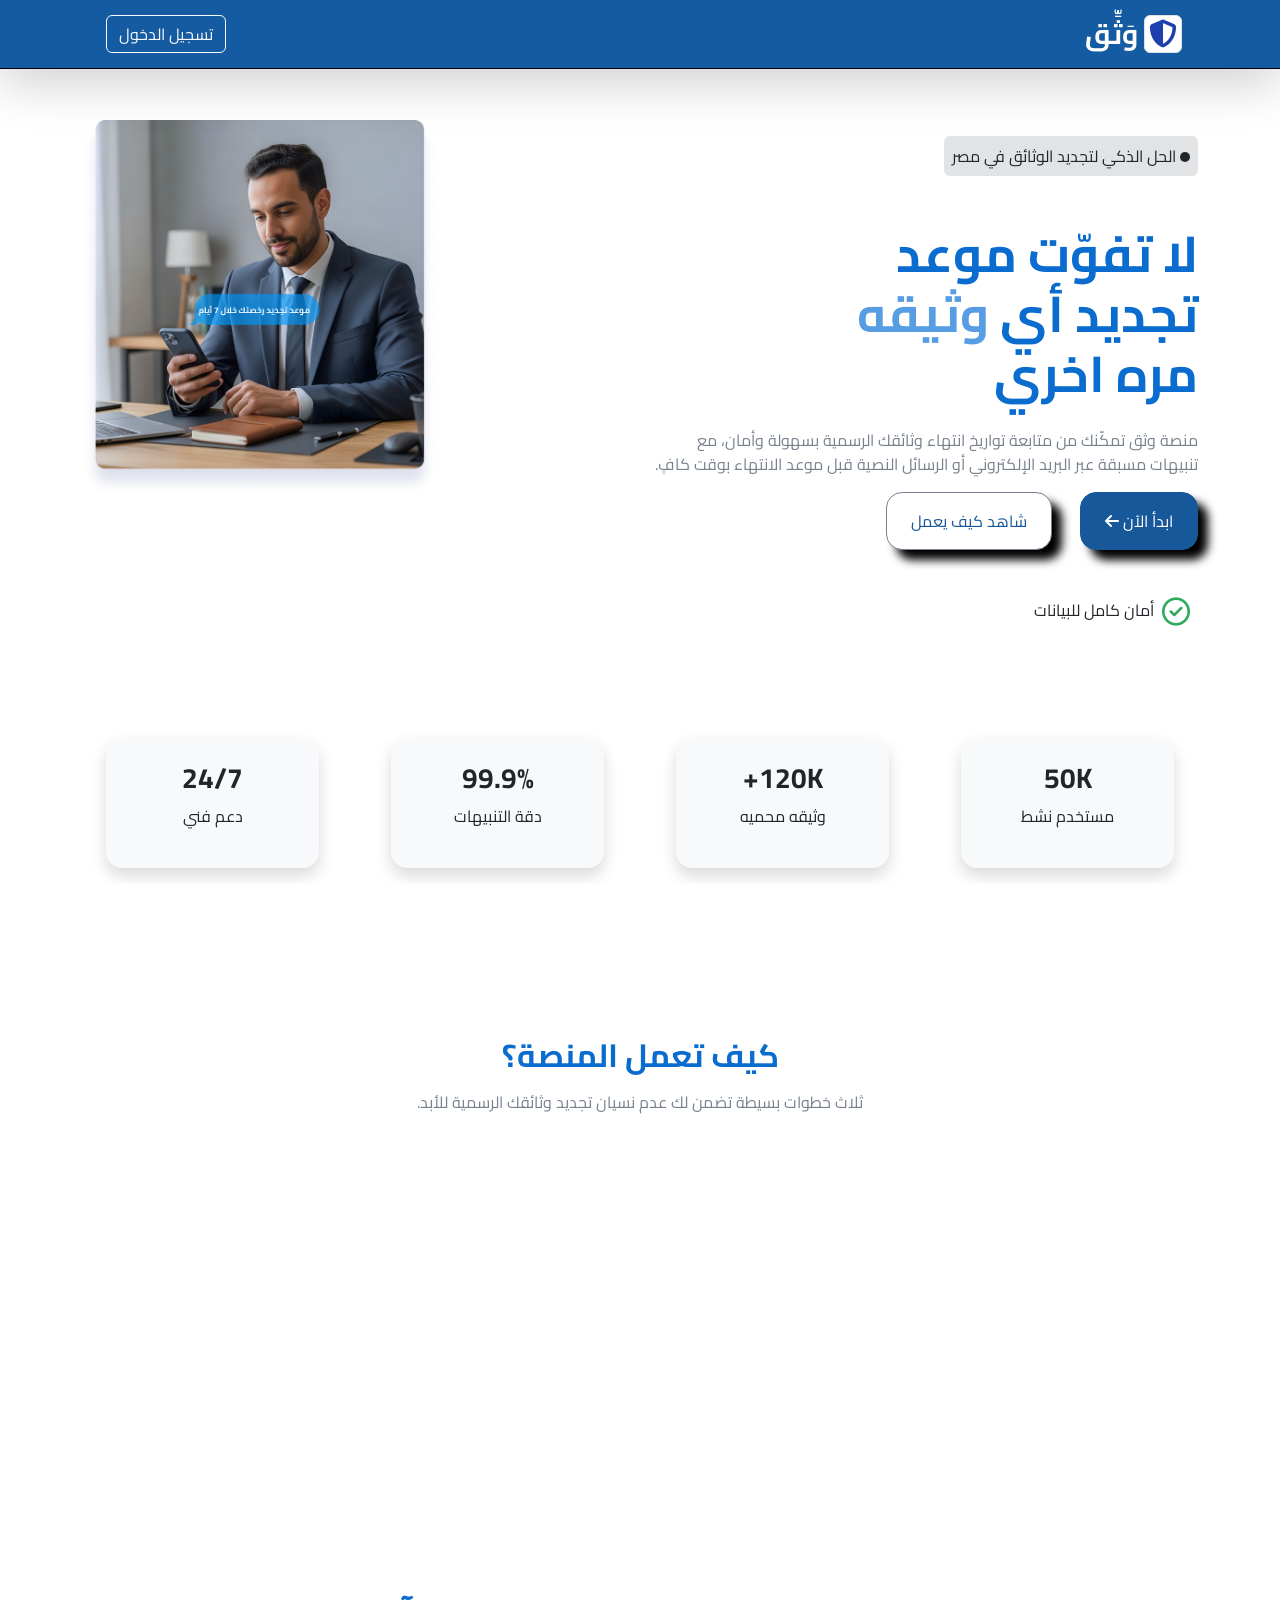
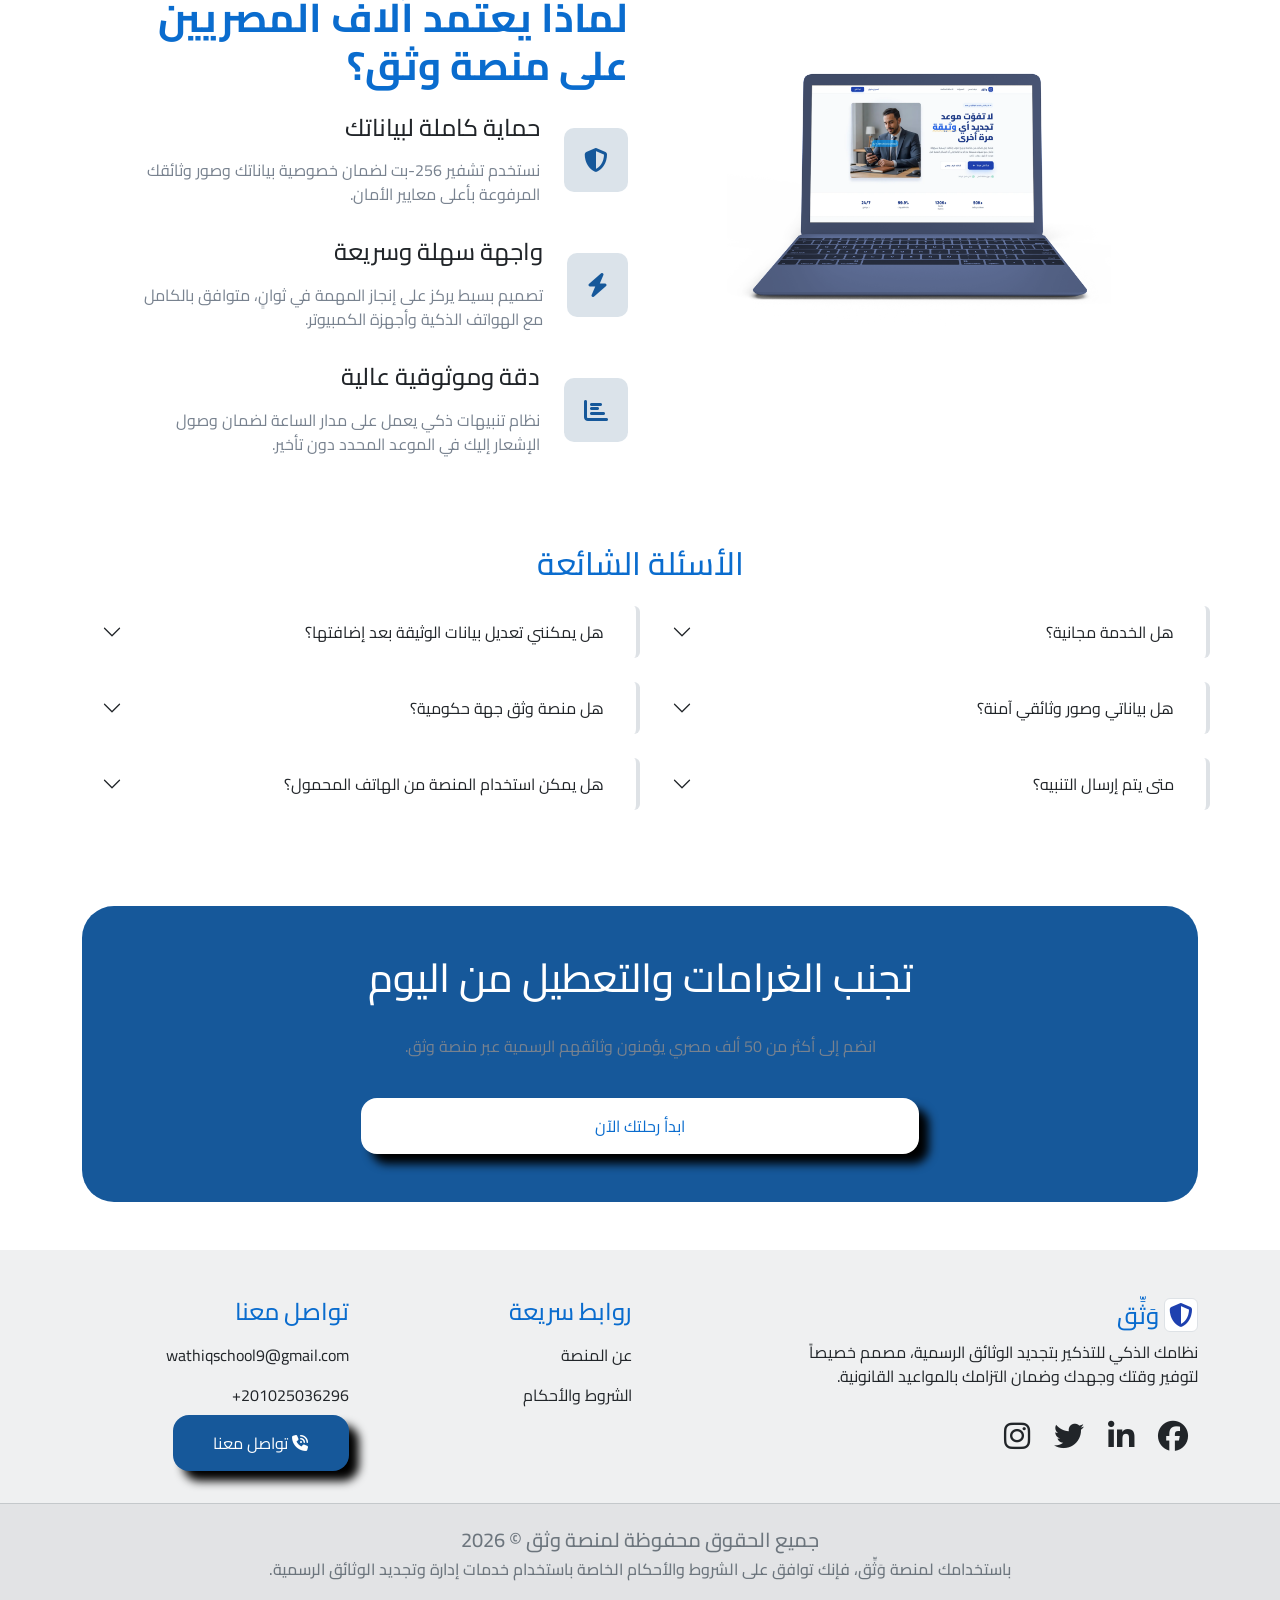
==== index.html @ 28fac04a "Initial commit of Graduation-FRONT" ====
<!doctype html>
<html lang="ar" dir="rtl">
  <head>
    <!-- <script src="./js/gardApp.js"></script> -->
    <meta charset="UTF-8" />
    <meta name="viewport" content="width=device-width, initial-scale=1.0" />
    <meta
      name="description"
      content="موقع وثّق يوفر خدمة تجديد الوثائق الرسمية وتراخيص العمل بسهولة وأمان أونلاين داخل مصر بدون مجهود أو طوابير. قدّم طلبك الآن في دقائق."
    />
    <meta
      name="keywords"
      content="تجديد الوثائق, تجديد بطاقة الرقم القومي, تجديد جواز السفر, تجديد رخصة, تراخيص العمل, خدمات حكومية اونلاين, مصر, وثق"
    />
    <meta name="robots" content="index, follow" />
    <meta name="author" content="وثّق" />
    <!-- Open Graph للسوشيال -->
    <meta
      property="og:title"
      content="وثّق | تجديد الوثائق الرسمية وتراخيص العمل في مصر"
    />
    <meta
      property="og:description"
      content="جدّد وثائقك الرسمية وتراخيص العمل بسهولة وأمان أونلاين بدون طوابير."
    />
    <meta property="og:type" content="website" />
    <meta
      property="og:url"
      content="https://wathq-eng-abdo-ayman.vercel.app/"
    />
    <meta property="og:image" content="images/logo/main-Logo-Live.png" />
    <title>وَثِّق / الصفحه الرئيسيه</title>
    <link
      rel="shortcut icon"
      href="images/logo/main-logo.png"
      type="image/x-icon"
    />
    <!-- font cairo -->
    <link rel="preconnect" href="https://fonts.googleapis.com" />
    <link rel="preconnect" href="https://fonts.gstatic.com" crossorigin />
    <link
      href="https://fonts.googleapis.com/css2?family=Cairo:wght@200..1000&display=swap"
      rel="stylesheet"
    />
    <!-- bootstrab -->
    <link rel="stylesheet" href="css/bootstrap.min.css" />
    <!-- fontawesome -->
    <link rel="stylesheet" href="css/all.min.css" />
    <!-- animation -->
    <link href="https://unpkg.com/aos@2.3.4/dist/aos.css" rel="stylesheet" />
    <link rel="stylesheet" href="css/mainStyle.css" />
    <link rel="stylesheet" href="css/mmode.css" />
    <!-- chatboot -->
    <link
      href="https://fonts.googleapis.com/css2?family=Cairo:wght@400;500;600;700;800&display=swap"
      rel="stylesheet"
    />
    <style>
      * {
        box-sizing: border-box;
        margin: 0;
        padding: 0;
      }

      #app {
        width: 50%;
        max-width: 50%;
        height: 75vh;
        max-height: 780px;
        display: flex;
        flex-direction: column;
        border-radius: 24px;
        overflow: hidden;
        box-shadow: 0 25px 60px rgba(0, 0, 0, 0.12);
        border: 1px solid rgba(255, 255, 255, 0.8);
      }
      /* ── Header ── */
      #header {
        background: linear-gradient(135deg, #1e3a8a, #2563eb);
        padding: 18px 22px;
        display: flex;
        align-items: center;
        gap: 14px;
        flex-shrink: 0;
      }
      #bot-avatar {
        width: 50px;
        height: 50px;
        border-radius: 50%;
        background: rgba(255, 255, 255, 0.2);
        display: flex;
        align-items: center;
        justify-content: center;
        font-size: 24px;
        flex-shrink: 0;
        border: 2px solid rgba(255, 255, 255, 0.3);
      }
      #header-name {
        color: #fff;
        font-weight: 800;
        font-size: 19px;
      }
      #header-status {
        color: rgba(255, 255, 255, 0.85);
        font-size: 12px;
        display: flex;
        align-items: center;
        gap: 6px;
        margin-top: 3px;
      }
      .online-dot {
        width: 8px;
        height: 8px;
        border-radius: 50%;
        background: #4ade80;
        box-shadow: 0 0 6px #4ade80;
      }
      #header-badge {
        background: rgba(255, 255, 255, 0.15);
        color: rgba(255, 255, 255, 0.95);
        font-size: 12px;
        font-weight: 700;
        padding: 5px 12px;
        border-radius: 10px;
        border: 1px solid rgba(255, 255, 255, 0.25);
        margin-right: auto;
      }
      /* ── Messages ── */
      #messages {
        flex: 1;
        overflow-y: auto;
        padding: 18px 18px 10px;
        background: #f8fafc;
        display: flex;
        flex-direction: column;
        gap: 12px;
      }
      #messages::-webkit-scrollbar {
        width: 5px;
      }
      #messages::-webkit-scrollbar-thumb {
        background: #cbd5e1;
        border-radius: 10px;
      }
      .msg-wrap {
        display: flex;
        align-items: flex-end;
        gap: 8px;
        animation: fadeIn 0.25s ease-out;
      }
      .msg-wrap.user {
        flex-direction: row-reverse;
      }
      .avatar {
        width: 32px;
        height: 32px;
        border-radius: 50%;
        display: flex;
        align-items: center;
        justify-content: center;
        font-size: 15px;
        flex-shrink: 0;
      }
      .bot-av {
        background: linear-gradient(135deg, #1e40af, #3b82f6);
      }
      .user-av {
        background: linear-gradient(135deg, #0f172a, #334155);
      }
      .bubble {
        max-width: 78%;
        padding: 11px 15px;
        font-size: 14px;
        line-height: 1.75;
        border-radius: 16px;
        direction: rtl;
        text-align: right;
        white-space: pre-wrap;
        word-break: break-word;
        font-family: "Cairo", sans-serif;
      }
      .bubble.bot {
        background: #fff;
        color: #1e293b;
        border: 1px solid #e2e8f0;
        border-radius: 4px 16px 16px 16px;
        box-shadow: 0 2px 8px rgba(0, 0, 0, 0.06);
      }
      .bubble.user {
        background: linear-gradient(135deg, #1d4ed8, #2563eb);
        color: #fff;
        border-radius: 16px 4px 16px 16px;
      }
      .bubble.error {
        background: #fef2f2;
        color: #dc2626;
        border: 1px solid #fecaca;
        border-radius: 4px 16px 16px 16px;
      }
      /* ── Typing ── */
      #typing-row {
        display: none;
        align-items: flex-end;
        gap: 8px;
      }
      #typing-bubble {
        background: #fff;
        border: 1px solid #e2e8f0;
        border-radius: 4px 16px 16px 16px;
        padding: 12px 16px;
        display: flex;
        gap: 5px;
        align-items: center;
        box-shadow: 0 2px 8px rgba(0, 0, 0, 0.06);
      }
      .dot-t {
        width: 7px;
        height: 7px;
        border-radius: 50%;
        background: #2563eb;
        animation: bounce 1.2s ease-in-out infinite;
      }
      .dot-t:nth-child(2) {
        animation-delay: 0.2s;
      }
      .dot-t:nth-child(3) {
        animation-delay: 0.4s;
      }
      @keyframes bounce {
        0%,
        80%,
        100% {
          transform: translateY(0);
        }
        40% {
          transform: translateY(-7px);
        }
      }
      @keyframes fadeIn {
        from {
          opacity: 0;
          transform: translateY(8px);
        }
        to {
          opacity: 1;
          transform: translateY(0);
        }
      }
      /* ── Quick actions ── */
      #quick {
        background: #fff;
        border-top: 1px solid #e2e8f0;
        padding: 10px 14px 0;
        flex-shrink: 0;
      }
      #quick-label {
        font-size: 11px;
        color: #94a3b8;
        font-weight: 600;
        margin-bottom: 7px;
      }
      #quick-btns {
        display: flex;
        gap: 7px;
        overflow-x: auto;
        padding-bottom: 10px;
        scrollbar-width: none;
      }
      #quick-btns::-webkit-scrollbar {
        display: none;
      }
      .qbtn {
        padding: 6px 13px;
        border-radius: 20px;
        border: 1.5px solid #bfdbfe;
        background: #fff;
        color: #1d4ed8;
        font-size: 12px;
        font-weight: 600;
        cursor: pointer;
        white-space: nowrap;
        transition: all 0.18s;
        font-family: "Cairo", sans-serif;
        flex-shrink: 0;
      }
      .qbtn:hover {
        background: #1d4ed8;
        color: #fff;
        border-color: #1d4ed8;
      }
      /* ── Input ── */
      #input-area {
        background: #fff;
        border-top: 1px solid #e2e8f0;
        padding: 12px 14px;
        display: flex;
        align-items: flex-end;
        gap: 10px;
        flex-shrink: 0;
      }
      #inp-wrap {
        flex: 1;
        background: #f1f5f9;
        border-radius: 14px;
        border: 2px solid transparent;
        transition: border-color 0.2s;
      }
      #inp-wrap:focus-within {
        border-color: #93c5fd;
      }
      #inp {
        width: 100%;
        border: none;
        background: transparent;
        padding: 10px 13px;
        font-size: 14px;
        font-family: "Cairo", sans-serif;
        color: #1e293b;
        direction: rtl;
        text-align: right;
        resize: none;
        line-height: 1.5;
        max-height: 110px;
        overflow-y: auto;
      }
      #inp:focus {
        outline: none;
      }
      #inp::placeholder {
        color: #94a3b8;
      }
      #send-btn {
        width: 46px;
        height: 46px;
        border-radius: 50%;
        border: none;
        background: linear-gradient(135deg, #1d4ed8, #2563eb);
        color: #fff;
        font-size: 20px;
        cursor: pointer;
        transition: all 0.2s;
        flex-shrink: 0;
        display: flex;
        align-items: center;
        justify-content: center;
        box-shadow: 0 4px 12px rgba(37, 99, 235, 0.3);
      }
      #send-btn:hover:not(:disabled) {
        transform: scale(1.07);
      }
      #send-btn:disabled {
        background: #94a3b8;
        cursor: not-allowed;
      }
      /* ── Footer ── */
      #footer {
        text-align: center;
        padding: 7px;
        font-size: 11px;
        color: #94a3b8;
        background: #fff;
        border-top: 1px solid #f1f5f9;
        font-family: "Cairo", sans-serif;
        flex-shrink: 0;
      }
    </style>
  </head>
  <body>
    <!-- navbar -->
    <nav class="navbar fixed-top border-bottom border-black shadow-lg">
      <div class="container">
        <a class="navbar-brand text-white fs-3 fw-bold" href="#"
          ><i
            class="fa-solid fa-shield-halved border p-1 rounded bg-white"
            style="color: #1e40af"
          ></i>
          وَثِّق
        </a>

        <!-- ====== زرار الجرس ====== -->
        <div id="nodefcation-home" class="dropdown">
          <!-- زرار فتح الإشعارات -->
          <button
            class="btn position-relative"
            type="button"
            data-bs-toggle="dropdown"
            aria-expanded="false"
          >
            <!-- أيقونة الجرس -->
            <i class="fa-solid fa-bell fs-5"></i>

            <!-- عدد الإشعارات (Badge فوق الجرس) -->
            <span
              id="notiCount"
              class="position-absolute top-0 start-100 translate-middle badge rounded-pill bg-danger"
            >
              0
            </span>
          </button>

          <!-- قائمة الإشعارات اللي هتظهر -->
          <ul
            id="notiList"
            class="dropdown-menu dropdown-menu-end shadow"
            style="width: 500px; min-height: 100%; overflow-y: auto"
          ></ul>
        </div>

        <div class="">
          <a
            href="./register.html"
            id="loginNave"
            class="btn btn-outline-light ms-4"
            >تسجيل الدخول</a
          >
          <button
            id="sideNave"
            class="navbar-toggler"
            type="button"
            data-bs-toggle="offcanvas"
            data-bs-target="#offcanvasNavbar"
            aria-controls="offcanvasNavbar"
            aria-label="Toggle navigation"
          >
            <span class="navbar-toggler-icon"></span>
          </button>
        </div>
        <div
          class="offcanvas offcanvas-start aside-color"
          tabindex="-1"
          id="offcanvasNavbar"
          aria-labelledby="offcanvasNavbarLabel"
        >
          <div class="offcanvas-header text-white">
            <button
              type="button "
              class="btn-close bg-white"
              data-bs-dismiss="offcanvas"
              aria-label="Close"
            ></button>
            <h4 class="offcanvas-title text-white" id="offcanvasNavbarLabel">
              <i
                class="fa-solid fa-shield-halved border p-1 rounded bg-white"
                style="color: #1e40af"
              ></i>
              وَثِّق
            </h4>
          </div>
          <!-- links NaveBar -->
          <div class="offcanvas-body d-flex flex-column">
            <hr />
            <ul class="navbar-nav justify-content-start flex-grow-1 pe-3">
              <li class="nav-item bg-secondary px-2 rounded">
                <a
                  class="nav-link active text-white"
                  aria-current="page"
                  href="./index.html"
                  ><i class="fas fa-regular fa-house"></i> الصفحه الرئسيه
                </a>
              </li>
              <li class="nav-item">
                <a class="nav-link text-white" href="./notifications.html"
                  ><img
                    src="images/logo/nav-icon-bell.png"
                    alt="nav-icon-bell"
                  />
                  سجل التنبيهات
                </a>
              </li>
              <li class="nav-item">
                <a class="nav-link text-white" href="./add.html"
                  ><img
                    src="images/logo/nav-icon-docs.png"
                    alt="nav-icon-docs"
                  />
                  قائمه الوثائق
                </a>
              </li>
              <li class="nav-item">
                <a class="nav-link text-white" href="./addNewDos.html"
                  ><img src="images/logo/nav-add.png" alt="nav-add" /> إضافه
                  وثيقه
                </a>
              </li>
              <li class="nav-item">
                <a class="nav-link text-white" href="./dashbord.html"
                  ><img src="images/logo/nav-icon-dash.png" alt="" /> لوحه تحكم
                </a>
              </li>
              <li class="nav-item">
                <a class="nav-link text-white" href="./renewal.html"
                  ><i
                    class="fa-solid fa-person-walking-arrow-loop-left"
                    style="color: rgb(255, 255, 255)"
                  ></i>
                  دليل تجديد الوثائق</a
                >
              </li>
              <li class="nav-item">
                <a class="nav-link text-white" href="./contactUS.html"
                  ><i
                    class="fa-solid fa-phone-volume"
                    style="color: rgb(255, 255, 255)"
                  ></i>
                  تواصل معنا</a
                >
              </li>
            </ul>
            <hr />
            <ul class="navbar-nav mt-auto">
              <li class="nav-item dropdown">
                <a
                  class="nav-link text-white"
                  href="#"
                  role="button"
                  data-bs-toggle="dropdown"
                >
                  <i class="fa-solid fa-gear fa-spin" style="color: #fff"></i>
                  إعدادات
                </a>

                <ul class="dropdown-menu text-center bg-dark-subtle">
                  <li>
                    <span class="dark-iecon">
                      <i
                        class="fa-solid fa-moon fs-4"
                        style="color: #ffc800"
                      ></i>
                    </span>
                  </li>

                  <li><hr class="dropdown-divider" /></li>

                  <li>
                    <a class="nav-link text-black" href="./profiel.html">
                      <i class="fa-regular fa-user fs-5"></i>
                    </a>
                  </li>

                  <li><hr class="dropdown-divider" /></li>
                  <li id="logOut">تسجيل الخروج</li>
                </ul>
              </li>
            </ul>
          </div>
        </div>
      </div>
    </nav>
    <main class="mt-5 pt-4">
      <!-- home -->
      <section id="home" class="">
        <div class="container">
          <!-- header -->
          <div class="row my-5">
            <div class="col col-12 col-md-8">
              <div class="home-header">
                <!-- home-alert -->
                <span
                  class="home-alert rounded-2 bg-secondary-subtle p-2 mt-3 d-inline-block"
                  ><span
                    class="bg-dark d-inline-block rounded-circle"
                    style="width: 10px; height: 10px"
                  ></span>
                  الحل الذكي لتجديد الوثائق في مصر
                </span>
                <!-- home-titel -->
                <h1 class="mt-5">
                  لا تفوّت موعد <br />
                  تجديد أي <span>وثيقه</span> <br />
                  مره اخري
                </h1>
                <!-- home-contant -->
                <p class="w-75 mt-4">
                  منصة وثق تمكّنك من متابعة تواريخ انتهاء وثائقك الرسمية بسهولة
                  وأمان، مع تنبيهات مسبقة عبر البريد الإلكتروني أو الرسائل
                  النصية قبل موعد الانتهاء بوقت كافٍ.
                </p>
                <!-- home-button -->
                <div class="text-center text-md-end">
                  <a
                    href="./register.html"
                    class="btn-start py-3 px-4 rounded-4 mx-lg-0 mx-4 d-inline-block startNowHome"
                  >
                    ابدأ الآن <i class="fa-solid fa-arrow-left fa-fade"></i>
                  </a>
                  <a
                    href="#workHome"
                    class="btn-watch py-3 px-4 rounded-4 mx-4 mt-4 mt-lg-0 d-inline-block"
                  >
                    شاهد كيف يعمل
                  </a>
                </div>
                <div class="my-5 d-flex">
                  <!-- <span class="d-flex justify-content-center  "> <i class="fa-regular fa-circle-check fa-shake fs-3 px-2" style="color: rgb(47, 169, 94);"></i>  بدون بطاقة ائتمان  </span> -->
                  <!-- mx-lg-5 mx-2 -->
                  <span class="d-flex justify-content-center mx-auto mx-lg-0"
                    ><i
                      class="fa-regular fa-circle-check fa-shake fs-3 px-2"
                      style="color: rgb(47, 169, 94)"
                    ></i>
                    أمان كامل للبيانات</span
                  >
                </div>
              </div>
            </div>
            <div class="col col-12 col-md-4">
              <div class="">
                <img
                  src="images/man-home.png"
                  class="w-100 d-inline-block"
                  alt="man-home"
                />
              </div>
            </div>
          </div>
          <!-- counter -->
          <div class="row my-2 overflow-hidden">
            <div
              class="col col-12 col-md-6 col-lg-3 text-center my-3"
              data-aos="zoom-in-left"
            >
              <div class="bg-body-tertiary shadow mx-4 py-4 rounded-4">
                <h4 class="fw-bold fs-3">50K</h4>
                <p>مستخدم نشط</p>
              </div>
            </div>
            <div
              class="col col-12 col-md-6 col-lg-3 text-center my-3"
              data-aos="zoom-in-up"
            >
              <div class="bg-body-tertiary shadow mx-4 py-4 rounded-4">
                <h4 class="fw-bold fs-3">120K+</h4>
                <p>وثيقه محميه</p>
              </div>
            </div>
            <div
              class="col col-12 col-md-6 col-lg-3 text-center my-3"
              data-aos="zoom-in-up"
            >
              <div class="bg-body-tertiary shadow mx-4 py-4 rounded-4">
                <h4 class="fw-bold fs-3">99.9%</h4>
                <p>دقة التنبيهات</p>
              </div>
            </div>
            <div
              class="col col-12 col-md-6 col-lg-3 text-center my-3"
              data-aos="zoom-in-right"
            >
              <div class="bg-body-tertiary shadow mx-4 py-4 rounded-4">
                <h4 class="fw-bold fs-3">24/7</h4>
                <p>دعم فني</p>
              </div>
            </div>
          </div>
          <!-- كيف تعمل المنصه  work home-->
          <div id="workHome" class="mt-2 pt-5 overflow-hidden">
            <div class="titel-workHome text-center mt-5 pt-5">
              <h2 class="fw-bold">كيف تعمل المنصة؟</h2>
              <p class="w-75 mx-auto mt-3">
                ثلاث خطوات بسيطة تضمن لك عدم نسيان تجديد وثائقك الرسمية للأبد.
              </p>
            </div>
            <div class="card-workHome my-5 overflow-hiddens">
              <div class="row">
                <!-- card1 -->
                <div class="col col-12 col-lg-4" data-aos="flip-right">
                  <div class="card1 text-center h-100 rounded-5 p-4 shadow">
                    <div class="m-4">
                      <span
                        ><i
                          class="fa-solid fa-file-circle-plus fa-beat fs-3"
                        ></i
                      ></span>
                      <h3 class="fw-semibold py-3">1. أضف وثيقتك</h3>
                      <p class="w-75 mx-auto">
                        أدخل بيانات الوثيقة (رخصة، جواز سفر، بطاقة) وتاريخ
                        انتهائها خلال أقل من دقيقة.
                      </p>
                    </div>
                  </div>
                </div>
                <!-- card2 -->
                <div
                  class="col col-12 col-lg-4 my-4 my-lg-0"
                  data-aos="flip-down"
                >
                  <div class="card2 text-center h-100 rounded-5 p-4 shadow">
                    <div class="m-4">
                      <span
                        ><i class="fa-regular fa-bell fa-beat fs-3"></i
                      ></span>
                      <h3 class="fw-semibold py-3">2. اختر وسيلة التنبيه</h3>
                      <p class="w-75 mx-auto">
                        حدد وسيلة الإشعار المناسبة لك، سواء عبر البريد
                        الإلكتروني أو الرسائل النصية القصيرة SMS.
                      </p>
                    </div>
                  </div>
                </div>
                <!-- card3 -->
                <div class="col col-12 col-lg-4" data-aos="flip-left">
                  <div class="card3 text-center h-100 rounded-5 p-4 shadow">
                    <div class="m-4">
                      <span
                        ><i class="fa-solid fa-check-to-slot fa-beat fs-3"></i
                      ></span>
                      <h3 class="fw-semibold py-3">3. استلم التنبيه</h3>
                      <p class="w-75 mx-auto">
                        سيصلك إشعار قبل موعد الانتهاء بوقت كافٍ لتتمكن من
                        التجديد بكل هدوء وبدون غرامات.
                      </p>
                    </div>
                  </div>
                </div>
              </div>
            </div>
          </div>
          <!-- لماذا يعتمد الاف ع وثق  depends-->
          <div id="depends" class="depends py-5">
            <div class="row">
              <div class="col col-12 col-lg-6">
                <div class="">
                  <img
                    src="images/laptop-home.png"
                    class="w-100"
                    alt="laptop-home"
                  />
                </div>
              </div>
              <div class="col col-12 col-lg-6 overflow-hidden">
                <h3 class="fs-1 fw-bold w-">
                  لماذا يعتمد آلاف المصريين على منصة وثق؟
                </h3>
                <div class="d-flex align-items-center" data-aos="fade-up-right">
                  <i class="fa-solid fa-shield-halved ms-4 fs-4"></i>
                  <div class="w-75">
                    <h4 class="my-3">حماية كاملة لبياناتك</h4>
                    <p>
                      نستخدم تشفير 256-بت لضمان خصوصية بياناتك وصور وثائقك
                      المرفوعة بأعلى معايير الأمان.
                    </p>
                  </div>
                </div>
                <div class="d-flex align-items-center" data-aos="fade-up-right">
                  <i class="fa-solid fa-bolt ms-4 fs-4"></i>
                  <div class="w-75">
                    <h4 class="my-3">واجهة سهلة وسريعة</h4>
                    <p>
                      تصميم بسيط يركز على إنجاز المهمة في ثوانٍ، متوافق بالكامل
                      مع الهواتف الذكية وأجهزة الكمبيوتر.
                    </p>
                  </div>
                </div>
                <div class="d-flex align-items-center" data-aos="fade-up-right">
                  <i class="fa-solid fa-chart-bar ms-4 fs-4"></i>
                  <div class="w-75">
                    <h4 class="my-3">دقة وموثوقية عالية</h4>
                    <p>
                      نظام تنبيهات ذكي يعمل على مدار الساعة لضمان وصول الإشعار
                      إليك في الموعد المحدد دون تأخير.
                    </p>
                  </div>
                </div>
              </div>
            </div>
          </div>

          <!-- الأسئلة الشائعة Questions-->
          <div class="questions pb-5">
            <h2 class="text-center title my-4">الأسئلة الشائعة</h2>

            <div class="row g-4 overflow-hidden">
              <div
                class="col col-12 col-md-6 border-end border-4 rounded-end"
                data-aos="fade-up-right"
              >
                <div class="accordion accordion-flush" id="1">
                  <div class="accordion-item">
                    <h2 class="accordion-header">
                      <button
                        class="accordion-button collapsed"
                        type="button"
                        data-bs-toggle="collapse"
                        data-bs-target="#11"
                        aria-expanded="false"
                        aria-controls="flush-collapseOne"
                      >
                        هل الخدمة مجانية؟
                      </button>
                    </h2>
                    <div
                      id="11"
                      class="accordion-collapse collapse"
                      data-bs-parent="#1"
                    >
                      <div class="accordion-body">
                        نعم، يمكنك استخدام المنصة مجاناً لمتابعة وثائقك
                        الأساسية، مع وجود خطط مستقبلية لتوفير خدمات إضافية
                        وميزات متقدمة.
                      </div>
                    </div>
                  </div>
                </div>
              </div>
              <div
                class="col col-12 col-md-6 border-end border-4 rounded-end"
                data-aos="fade-up-right"
              >
                <div class="accordion accordion-flush" id="2">
                  <div class="accordion-item">
                    <h2 class="accordion-header">
                      <button
                        class="accordion-button collapsed"
                        type="button"
                        data-bs-toggle="collapse"
                        data-bs-target="#22"
                        aria-expanded="false"
                        aria-controls="11"
                      >
                        هل يمكنني تعديل بيانات الوثيقة بعد إضافتها؟
                      </button>
                    </h2>
                    <div
                      id="22"
                      class="accordion-collapse collapse"
                      data-bs-parent="#2"
                    >
                      <div class="accordion-body">
                        في حال الحاجة إلى تحديث بيانات أي وثيقة، يمكنك تعديل
                        المعلومات بسهولة من خلال حسابك الشخصي
                      </div>
                    </div>
                  </div>
                </div>
              </div>
              <div
                class="col col-12 col-md-6 border-end border-4 rounded-end"
                data-aos="fade-up-right"
              >
                <div class="accordion accordion-flush" id="3">
                  <div class="accordion-item">
                    <h2 class="accordion-header">
                      <button
                        class="accordion-button collapsed"
                        type="button"
                        data-bs-toggle="collapse"
                        data-bs-target="#33"
                        aria-expanded="false"
                        aria-controls="11"
                      >
                        هل بياناتي وصور وثائقي آمنة؟
                      </button>
                    </h2>
                    <div
                      id="33"
                      class="accordion-collapse collapse"
                      data-bs-parent="#3"
                    >
                      <div class="accordion-body">
                        نعم تماماً، نلتزم بأعلى معايير الأمان العالمية. يتم
                        تشفير كافة البيانات المرفوعة ولا يتم مشاركتها مع أي جهة
                        خارجية تحت أي ظرف.
                      </div>
                    </div>
                  </div>
                </div>
              </div>
              <div
                class="col col-12 col-md-6 border-end border-4 rounded-end"
                data-aos="fade-up-right"
              >
                <div class="accordion accordion-flush" id="4">
                  <div class="accordion-item">
                    <h2 class="accordion-header">
                      <button
                        class="accordion-button collapsed"
                        type="button"
                        data-bs-toggle="collapse"
                        data-bs-target="#44"
                        aria-expanded="false"
                        aria-controls="11"
                      >
                        هل منصة وثق جهة حكومية؟
                      </button>
                    </h2>
                    <div
                      id="44"
                      class="accordion-collapse collapse"
                      data-bs-parent="#4"
                    >
                      <div class="accordion-body">
                        منصة وثق ليست جهة حكومية، بل منصة رقمية مستقلة تساعدك
                        على متابعة مواعيد تجديد وثائقك الرسمية وتنظيمها
                      </div>
                    </div>
                  </div>
                </div>
              </div>
              <div
                class="col col-12 col-md-6 border-end border-4 rounded-end"
                data-aos="fade-up-right"
              >
                <div class="accordion accordion-flush" id="5">
                  <div class="accordion-item">
                    <h2 class="accordion-header">
                      <button
                        class="accordion-button collapsed"
                        type="button"
                        data-bs-toggle="collapse"
                        data-bs-target="#55"
                        aria-expanded="false"
                        aria-controls="11"
                      >
                        متى يتم إرسال التنبيه؟
                      </button>
                    </h2>
                    <div
                      id="55"
                      class="accordion-collapse collapse"
                      data-bs-parent="#5"
                    >
                      <div class="accordion-body">
                        يتم إرسال التنبيهات قبل موعد الانتهاء بفترات كافية
                        (مثلاً قبل شهر، ثم أسبوعين، ثم أسبوع)
                      </div>
                    </div>
                  </div>
                </div>
              </div>
              <div
                class="col col-12 col-md-6 border-end border-4 rounded-end"
                data-aos="fade-up-right"
              >
                <div class="accordion accordion-flush" id="6">
                  <div class="accordion-item">
                    <h2 class="accordion-header">
                      <button
                        class="accordion-button collapsed"
                        type="button"
                        data-bs-toggle="collapse"
                        data-bs-target="#66"
                        aria-expanded="false"
                        aria-controls="11"
                      >
                        هل يمكن استخدام المنصة من الهاتف المحمول؟
                      </button>
                    </h2>
                    <div
                      id="66"
                      class="accordion-collapse collapse"
                      data-bs-parent="#6"
                    >
                      <div class="accordion-body">
                        بالتأكيد، تم تصميم منصة وثق بنظام متوافق بالكامل مع
                        الهواتف الذكية، لتتمكن من إدارة وثائقك واستلام التنبيهات
                        بسهولة
                      </div>
                    </div>
                  </div>
                </div>
              </div>
            </div>
          </div>

          <!-- تجنب الغرامات والتعطيل من اليوم  box -->
          <div class="my-5 py-5 rounded-5 text-center box startNowHomeBox">
            <h2 class="h1">تجنب الغرامات والتعطيل من اليوم</h2>
            <p class="py-4">
              انضم إلى أكثر من 50 ألف مصري يؤمنون وثائقهم الرسمية عبر منصة وثق.
            </p>
            <div
              class="bg-white p-3 w-50 mx-auto text-center rounded-4 btn-box"
              id="startNowHomeBox"
            >
              <a href="./register.html" class="">ابدأ رحلتك الآن</a>
            </div>
          </div>
        </div>

        <!-- chatboot -->
        <div class="booooooooooooooot">
          <div id="btn-show-Boot" class="boot-1 shadow">
            <span>🤖</span>
          </div>
          <div id="boobab-Chat" class="hidden">
            <div id="app">
              <div id="header">
                <div id="bot-avatar">🤖</div>
                <div style="flex: 1">
                  <div id="header-name">وثّق بوت</div>
                  <div id="header-status">
                    <span class="online-dot"></span>
                    متصل الآن · مساعدك في تجديد الوثائق الرسمية
                  </div>
                </div>
                <div id="header-badge">وَثِّق</div>
                <div id="closs-boot">
                  <i
                    class="fa-solid fa-xmark"
                    style="color: rgb(255, 255, 255)"
                  ></i>
                </div>
              </div>

              <div id="messages">
                <div class="msg-wrap">
                  <div class="avatar bot-av">🤖</div>
                  <div class="bubble bot">
                    مرحباً! أنا وثّق بوت 🎉 مساعدك المتخصص في منصة وثّق وتجديد
                    الوثائق الرسمية في مصر. أستطيع مساعدتك في: • الأوراق
                    المطلوبة لكل وثيقة • الرسوم التقريبية والجهات المختصة •
                    كيفية استخدام منصة وثّق • التنبيهات ومواعيد التجديد اسألني
                    أي سؤال يخطر على بالك 👇
                  </div>
                </div>
                <div id="typing-row">
                  <div class="avatar bot-av">🤖</div>
                  <div id="typing-bubble">
                    <div class="dot-t"></div>
                    <div class="dot-t"></div>
                    <div class="dot-t"></div>
                  </div>
                </div>
              </div>

              <div id="quick">
                <div id="quick-label">أسئلة سريعة:</div>
                <div id="quick-btns" class="overflow-auto">
                  <button
                    class="qbtn"
                    onclick="send('كيف أجدد جواز سفري في مصر؟')"
                  >
                    📄 تجديد الجواز
                  </button>
                  <button
                    class="qbtn"
                    onclick="send('ما هي خطوات تجديد بطاقة الرقم القومي؟')"
                  >
                    🪪 الرقم القومي
                  </button>
                  <button
                    class="qbtn"
                    onclick="send('ما الأوراق المطلوبة لتجديد رخصة القيادة؟')"
                  >
                    🚗 رخصة القيادة
                  </button>
                  <button
                    class="qbtn"
                    onclick="send('كيف تعمل منصة وثّق وما فوائدها؟')"
                  >
                    🔔 كيف تعمل المنصة
                  </button>
                  <button
                    class="qbtn"
                    onclick="send('كم تكلف تجديد الوثائق الرسمية؟')"
                  >
                    💰 الرسوم والتكاليف
                  </button>
                  <button class="qbtn" onclick="send('مين صنعك؟')">
                    👨‍💻 مين صنعك؟
                  </button>
                </div>
              </div>

              <div id="input-area">
                <div id="inp-wrap">
                  <textarea
                    id="inp"
                    rows="1"
                    placeholder="اكتب سؤالك هنا..."
                    onkeydown="handleKey(event)"
                    oninput="
                      this.style.height = 'auto';
                      this.style.height =
                        Math.min(this.scrollHeight, 110) + 'px';
                    "
                  >
                  </textarea>
                </div>
                <button id="send-btn" onclick="send()" title="إرسال">➤</button>
              </div>
              <div class="bg-white pe-3 pb-2">
                وثّق بوت — نظام متخصص في تجديد الوثائق الرسمية
              </div>
            </div>
          </div>
        </div>
        <!--end chatboot -->

        <!-- footer -->
        <footer class="pt-5 pb-3">
          <div class="container text-center text-lg-end">
            <div class="row g-3">
              <div class="col col-12 col-lg-6">
                <h4>
                  <i
                    class="fa-solid fa-shield-halved border p-1 rounded bg-white"
                    style="color: #1e40af"
                  ></i>
                  وَثِّق
                </h4>
                <p class="w-75 mx-auto mx-lg-0">
                  نظامك الذكي للتذكير بتجديد الوثائق الرسمية، مصمم خصيصاً لتوفير
                  وقتك وجهدك وضمان التزامك بالمواعيد القانونية.
                </p>
                <div class="foter-iecone">
                  <span><i class="fa-brands fa-facebook"></i></span>
                  <span><i class="fa-brands fa-linkedin-in"></i></span>
                  <span><i class="fa-brands fa-twitter"></i></span>
                  <span><i class="fa-brands fa-instagram"></i></span>
                </div>
              </div>
              <div class="col col-12 col-lg-3">
                <h4>روابط سريعة</h4>
                <ul>
                  <li class="py-2">
                    <a href="#depends" class="text-dark">عن المنصة</a>
                  </li>

                  <li class="py-2">
                    <a href="./condition.html" class="text-dark">
                      الشروط والأحكام</a
                    >
                  </li>
                </ul>
              </div>
              <div class="col col-12 col-lg-3">
                <h4>تواصل معنا</h4>
                <ul>
                  <li class="py-2">
                    <a href="mailto:wathiqschool9@gmail.com" class="text-dark"
                      >wathiqschool9@gmail.com</a
                    >
                  </li>
                  <li class="py-2">
                    <a href="https://wa.me/201025036296" class="text-dark">
                      201025036296+</a
                    >
                  </li>
                  <li
                    class="p-3 text-center rounded-4 contactUs-footer w-75 mx-auto mx-lg-0"
                    id="countactBtn"
                  >
                    <i
                      class="fa-solid fa-phone-volume fa-fade"
                      style="color: rgb(255, 255, 255)"
                    ></i>
                    <a href="./contactUS.html" class="text-white">
                      تواصل معنا</a
                    >
                  </li>
                </ul>
              </div>
            </div>
          </div>
        </footer>
      </section>
    </main>
    <!-- loader -->
    <div
      id="loooder"
      class="lood d-flex align-items-center justify-content-center d-none"
    >
      <!-- From Uiverse.io by mobinkakei -->
      <div id="wifi-loader">
        <svg class="circle-outer" viewBox="0 0 86 86">
          <circle class="back" cx="43" cy="43" r="40"></circle>
          <circle class="front" cx="43" cy="43" r="40"></circle>
          <circle class="new" cx="43" cy="43" r="40"></circle>
        </svg>
        <svg class="circle-middle" viewBox="0 0 60 60">
          <circle class="back" cx="30" cy="30" r="27"></circle>
          <circle class="front" cx="30" cy="30" r="27"></circle>
        </svg>
        <svg class="circle-inner" viewBox="0 0 34 34">
          <circle class="back" cx="17" cy="17" r="14"></circle>
          <circle class="front" cx="17" cy="17" r="14"></circle>
        </svg>
        <div class="text fs-4 fw-bold" data-text="...Loading"></div>
      </div>
    </div>
    <!-- end footer -->
    <div
      class="foot py-4 border-top border-1 border-secondary-subtle text-center text-secondary bg-secondary-subtle"
    >
      <h5 class="">جميع الحقوق محفوظة لمنصة وثق © 2026</h5>
      <p class="h6">
        باستخدامك لمنصة وَثِّق، فإنك توافق على الشروط والأحكام الخاصة باستخدام
        خدمات إدارة وتجديد الوثائق الرسمية.
      </p>
    </div>

    <script src="js/notifications.js"></script>
    <!-- bootstrap -->
    <script src="js/bootstrap.bundle.min.js"></script>
    <!-- animation -->
    <script src="https://unpkg.com/aos@2.3.4/dist/aos.js"></script>
    <script>
      AOS.init();
    </script>
    <!-- mainJs -->
    <script src="js/index.js"></script>
    <script src="js/mmode.js"></script>

    <!-- chatboot -->
    <script>
      document.getElementById("closs-boot").onclick = () => {
        document.getElementById("boobab-Chat").classList.add("hidden");
        // alert("hello");
      };
      document.getElementById("btn-show-Boot").onclick = () => {
        document.getElementById("boobab-Chat").classList.toggle("hidden");
        // alert("hello");
      };
    </script>
    <script>
      // ✅ عنوان الباك إند — غيّره لرابط السيرفر لو رفعتوه أونلاين
      // const BACKEND_URL = "http://localhost:5000/chat";
      // ✅ عنوان الباك إند — غيّره لرابط السيرفر لو رفعتوه أونلاين
      const BACKEND_URL = "https://wathq-eng-abdo-ayman.vercel.app/chat";

      let history = [];
      let busy = false;

      const msgsEl = document.getElementById("messages");
      const typingRow = document.getElementById("typing-row");
      const inpEl = document.getElementById("inp");
      const sendBtn = document.getElementById("send-btn");

      function handleKey(e) {
        if (e.key === "Enter" && !e.shiftKey) {
          e.preventDefault();
          send();
        }
      }
      function scrollDown() {
        msgsEl.scrollTop = msgsEl.scrollHeight;
      }

      function addBubble(role, text, isError = false) {
        if (typingRow.parentNode === msgsEl) msgsEl.removeChild(typingRow);
        const wrap = document.createElement("div");
        wrap.className = "msg-wrap" + (role === "user" ? " user" : "");
        const av = document.createElement("div");
        av.className = "avatar " + (role === "user" ? "user-av" : "bot-av");
        av.textContent = role === "user" ? "👤" : "🤖";
        const bub = document.createElement("div");
        bub.className =
          "bubble " + (isError ? "error" : role === "user" ? "user" : "bot");
        bub.textContent = text;
        wrap.appendChild(av);
        wrap.appendChild(bub);
        msgsEl.appendChild(wrap);
        scrollDown();
      }

      function showTyping() {
        msgsEl.appendChild(typingRow);
        typingRow.style.display = "flex";
        scrollDown();
      }
      function hideTyping() {
        typingRow.style.display = "none";
        if (typingRow.parentNode === msgsEl) msgsEl.removeChild(typingRow);
      }

      async function send(txt) {
        const text = (txt !== undefined ? txt : inpEl.value).trim();
        if (!text || busy) return;
        inpEl.value = "";
        inpEl.style.height = "auto";
        busy = true;
        sendBtn.disabled = true;
        addBubble("user", text);
        history.push({ role: "user", content: text });
        showTyping();
        try {
          const res = await fetch(BACKEND_URL, {
            method: "POST",
            headers: { "Content-Type": "application/json" },
            body: JSON.stringify({ messages: history }),
          });
          const data = await res.json();
          if (!res.ok) throw new Error(data.error || "خطأ");
          hideTyping();
          addBubble("assistant", data.reply);
          history.push({ role: "assistant", content: data.reply });
        } catch (e) {
          hideTyping();
          addBubble(
            "assistant",
            "⚠️ " + (e.message || "خطأ في الاتصال بالسيرفر."),
            true,
          );
        }
        busy = false;
        sendBtn.disabled = false;
        inpEl.focus();
      }
    </script>
  </body>
</html>
---- css/mainStyle.css ----
/* abdo */
/* start globel style */

*,
*::after,
*::before {
  box-sizing: border-box;
}
hr {
  color: var(--sideBarText) !important;
}
ul {
  list-style: none;
}
a {
  text-decoration: none;
}
html {
  scroll-behavior: smooth;
  -webkit-font-smoothing: antialiased;
  -moz-osx-font-smoothing: grayscale;
  overflow-x: hidden;
}
body {
  font-family: "Cairo", sans-serif;
  font-optical-sizing: auto;
  font-variation-settings: "slnt" 0;
  /* position: relative; */
}
:root {
  --main-color: #fff;
  --text-color: #0a6cce;
  --span-color: #579de3;
  --content-text-color: #78828f;
  --buttom-color: #16589a;
  /* Colors - Primary Palette (#084887 based) */
  --sideBarText: #cad4dc;
  --primary-100: #cce1ef;
  --primary-500: #145ba1;

  /* Colors - Neutrals- loder */

  --slate-100: #f1f5f9;
  --slate-600: #475569;
  --slate-700: #334155;
}
/* end globel style */

/* start navbar */
.aside-color,
.navbar {
  background-color: var(--primary-500);
}
.navSearch:focus,
.navbar-toggler:focus {
  outline: none;
  box-shadow: var(--span-color) 1px 1px 15px;
  border: 2px solid var(--span-color);
}
.navSearch,
.navbar-toggler {
  background-color: var(--primary-100);
  border: none;
}
/* end navbar */

/* start home */

#home .home-header h1 {
  font-size: 50px;
  font-weight: 700;
  color: var(--text-color);
}

#home h1 span {
  color: var(--span-color);
}

#home .home-header p {
  color: var(--content-text-color);
}

/* home buttom */
#home .home-header .btn-start {
  background-color: var(--buttom-color);
  color: var(--main-color) !important;
  border: 1px solid var(--buttom-color);
  box-shadow: 10px 10px 10px 0 #000;
  transition:
    box-shadow 0.5s,
    transform 0.5s;
}
#home .home-header .btn-watch {
  color: var(--buttom-color) !important;
  border: 1px solid var(--content-text-color);
  background-color: var(--main-color);
  box-shadow: 10px 10px 10px 0 #000;
  transition:
    box-shadow 0.5s,
    transform 0.5s;
}
#home .home-header .btn-start:hover,
#home .home-header .btn-watch:hover {
  box-shadow: none;
  transform: translate(10px, 10px);
}

/* end home */

/* كيف تعمل المنصه  work home */
#home #workHome .titel-workHome h2,
#workHome .card-workHome h3 {
  color: var(--text-color);
}
#home #workHome .titel-workHome p,
#workHome .card-workHome p {
  color: var(--content-text-color);
}
#home #workHome .card-workHome .card1,
#workHome .card-workHome .card3 {
  border: 1px solid #d2d2d2;
}
#home #workHome .card-workHome .card2 {
  background-color: var(--buttom-color);
}
#home #workHome .card-workHome .card2 h3 {
  color: var(--main-color);
}
#home #workHome .card-workHome .card2 p {
  color: var(--sideBarText);
}

#home #workHome .card-workHome span i {
  color: var(--buttom-color);
  background-color: #dbe3ea;
  padding: 20px;
  border-radius: 10px;
}

/* لماذا يعتمد الاف ع وثق depends */
#home .depends h3 {
  color: var(--text-color);
}

#home .depends i {
  color: var(--buttom-color);
  background-color: #dbe3ea;
  padding: 20px;
  border-radius: 10px;
}
#home .depends p {
  color: var(--content-text-color);
}

/* الأسئلة الشائعة  Questions */
/* تحكم ف مكان السهم */
#home .accordion-button {
  text-align: right;
}
#home .accordion-button::after {
  margin-right: auto;
  margin-left: 0;
}

#home .questions .title {
  color: var(--text-color);
}
#home .questions .accordion-collapse {
  color: var(--content-text-color);
}

/* تجنب الغرامات والتعطيل من اليوم  box  */

#home .box {
  background-color: var(--buttom-color);
  color: var(--main-color);
}
#home .box p {
  color: var(--content-text-color);
}

#home .box a {
  color: var(--text-color) !important;
  text-decoration: none;

  transition:
    box-shadow 0.5s,
    transform 0.5s;
}
#home .box .btn-box {
  box-shadow: 10px 10px 10px 0 #000;
  transition:
    box-shadow 0.5s,
    transform 0.5s;
}
#home .box .btn-box:hover,
.box a:hover {
  box-shadow: none;
  transform: translate(10px, 10px);
  cursor: pointer;
}

/* footer */
footer {
  background-color: #eff0f1;
}
footer h4 {
  color: var(--text-color);
}
footer .contactUs-footer {
  background-color: var(--buttom-color);
  color: var(--main-color);
  box-shadow: 10px 10px 10px 0 #000;
  transition:
    box-shadow 0.5s,
    transform 0.5s;
}

footer .contactUs-footer:hover {
  box-shadow: none;
  transform: translate(10px, 10px);
  cursor: pointer;
}
footer .foter-iecone span {
  display: inline-block;
  font-size: 30px;
  margin: 10px;
  cursor: pointer;
  transition: all 0.5s;
}
footer .foter-iecone span:hover {
  transform: scale(1.2);
  color: #0a6cce;
}
#logOut {
  cursor: pointer;
}

/* start loader */
.lood {
  scroll-behavior: smooth;
  width: 100%;
  min-height: 110% !important;
  background-color: #eff0f1e0;
  position: absolute;
  top: 0;
  left: 0;
}

#wifi-loader {
  width: 64px;
  height: 64px;
  border-radius: 50px;
  position: relative;
  display: flex;
  justify-content: center;
  align-items: center;
}

#wifi-loader svg {
  position: absolute;
  display: flex;
  justify-content: center;
  align-items: center;
}

#wifi-loader svg circle {
  position: absolute;
  fill: none;
  stroke-width: 6px;
  stroke-linecap: round;
  stroke-linejoin: round;
  transform: rotate(-100deg);
  transform-origin: center;
}

#wifi-loader svg circle.back {
  stroke: #475569;
}

#wifi-loader svg circle.front {
  stroke: #145ba1;
}

#wifi-loader svg.circle-outer {
  height: 86px;
  width: 86px;
}

#wifi-loader svg.circle-outer circle {
  stroke-dasharray: 62.75 188.25;
}

#wifi-loader svg.circle-outer circle.back {
  animation: circle-outer135 1.8s ease infinite 0.3s;
}

#wifi-loader svg.circle-outer circle.front {
  animation: circle-outer135 1.8s ease infinite 0.15s;
}

#wifi-loader svg.circle-middle {
  height: 60px;
  width: 60px;
}

#wifi-loader svg.circle-middle circle {
  stroke-dasharray: 42.5 127.5;
}

#wifi-loader svg.circle-middle circle.back {
  animation: circle-middle6123 1.8s ease infinite 0.25s;
}

#wifi-loader svg.circle-middle circle.front {
  animation: circle-middle6123 1.8s ease infinite 0.1s;
}

#wifi-loader svg.circle-inner {
  height: 34px;
  width: 34px;
}

#wifi-loader svg.circle-inner circle {
  stroke-dasharray: 22 66;
}

#wifi-loader svg.circle-inner circle.back {
  animation: circle-inner162 1.8s ease infinite 0.2s;
}

#wifi-loader svg.circle-inner circle.front {
  animation: circle-inner162 1.8s ease infinite 0.05s;
}

#wifi-loader .text {
  position: absolute;
  bottom: -40px;
  display: flex;
  justify-content: center;
  align-items: center;
  text-transform: lowercase;
  font-weight: 500;
  font-size: 14px;
  letter-spacing: 0.2px;
}

#wifi-loader .text::before,
#wifi-loader .text::after {
  content: attr(data-text);
}

#wifi-loader .text::before {
  color: #334155;
}

#wifi-loader .text::after {
  color: #145ba1;
  animation: text-animation76 3.6s ease infinite;
  position: absolute;
  left: 0;
}

@keyframes circle-outer135 {
  0% {
    stroke-dashoffset: 25;
  }

  25% {
    stroke-dashoffset: 0;
  }

  65% {
    stroke-dashoffset: 301;
  }

  80% {
    stroke-dashoffset: 276;
  }

  100% {
    stroke-dashoffset: 276;
  }
}

@keyframes circle-middle6123 {
  0% {
    stroke-dashoffset: 17;
  }

  25% {
    stroke-dashoffset: 0;
  }

  65% {
    stroke-dashoffset: 204;
  }

  80% {
    stroke-dashoffset: 187;
  }

  100% {
    stroke-dashoffset: 187;
  }
}

@keyframes circle-inner162 {
  0% {
    stroke-dashoffset: 9;
  }

  25% {
    stroke-dashoffset: 0;
  }

  65% {
    stroke-dashoffset: 106;
  }

  80% {
    stroke-dashoffset: 97;
  }

  100% {
    stroke-dashoffset: 97;
  }
}

@keyframes text-animation76 {
  0% {
    clip-path: inset(0 100% 0 0);
  }

  50% {
    clip-path: inset(0);
  }

  100% {
    clip-path: inset(0 0 0 100%);
  }
}

/* end loader */

/* chattboot */

.boot-1 {
  width: 50px;
  height: 50px;
  background-color: #16589a;
  border-radius: 50%;
  display: flex;
  align-items: center;
  justify-content: center;
  position: fixed;
  bottom: 20px;
  right: 20px;
}
.boot-1 span {
  font-size: 30px;
  cursor: pointer;
}
#boobab-Chat {
  position: fixed;
  bottom: 75px;
  right: 0px;
  /* width: 40%;
  height: 75%; */
  border-radius: 4%;
}
#closs-boot {
  cursor: pointer;
}
.hidden {
  display: none;
}
---- css/mmode.css ----
/* ================= DARK THEME ROOT ================= */
body.dark {
  --main-color: #0b1220;
  --text-color: #565a60; /* رمادي غامق مريح */
  --span-color: #38bdf8;
  --content-text-color: #5b6169; /* رمادي متوسط */
  --buttom-color: #1d4ed8;

  --sideBarText: #cbd5e1;
  --primary-100: #0f172a;
  --primary-500: #0b1220;

  --slate-100: #0b1220;
  --slate-600: #9ca3af;
  --slate-700: #e5e7eb;

  background: #0b1220 !important;
  color: #768396 !important;
}

/* ================= GENERAL TEXT ================= */
body.dark p,
body.dark a,
body.dark span,
body.dark li,
body.dark small,
body.dark label {
  color: #818997 !important;
}

body.dark h1,
body.dark h2,
body.dark h3,
body.dark h4,
body.dark h5 {
  color: #e5e7eb !important;
}

/* ================= SECTIONS / CARDS ================= */
body.dark .card,
body.dark element.style,
body.dark .box,
body.dark .service-card,
body.dark .document-card,
body.dark .custom-card-id,
body.dark .stats-card,
body.dark .map-details-container,
body.dark .main-card {
  background-color: #0f172a !important;
  color: #d1d5db !important;
  border-color: #1e293b !important;
}

/* ================= NAVBAR / FOOTER ================= */

body.dark footer,
body.dark .foot {
  background-color: #0b1220 !important;
  color: #d1d5db !important;
  border-color: #1e293b !important;
}

/* ================= PAGES BACKGROUND ================= */
body.dark #dashboard,
body.dark #renewal-guide-des,
body.dark #notifications-log,
body.dark #contact,
body.dark #add,
body.dark #addNewDos {
  background: #0b1220 !important;
}

/* ================= FORMS ================= */
body.dark input,
body.dark textarea,
body.dark select,
body.dark .form-control,
body.dark .form-select {
  background-color: #0f172a !important;
  color: #d1d5db !important;
  border: 1px solid #1e293b !important;
}

body.dark input::placeholder,
body.dark textarea::placeholder {
  color: #6b7280 !important;
}

/* ================= BUTTONS ================= */
body.dark .btn,
body.dark .btn1,
body.dark .btn-add,
body.dark .login-btn,
body.dark .register-btn {
  box-shadow: none !important;
}

/* ================= LOADER ================= */
body.dark .lood {
  background-color: #0b1220e6 !important;
}

/* ================= BOOTSTRAP FIX ================= */
body.dark .nav-pills .nav-link {
  color: #9ca3af !important;
  background: #0f172a !important;
  border: 1px solid #1e293b !important;
}

body.dark .nav-pills .nav-link.active {
  color: #e5e7eb !important;
  background: #1e293b !important;
}

body.dark .accordion-item,
body.dark .accordion-button {
  background: #0f172a !important;
  color: #d1d5db !important;
  border-color: #1e293b !important;
}

body.dark .accordion-button:not(.collapsed) {
  background: #1e293b !important;
  color: #e5e7eb !important;
}

/* ================= TABLES ================= */
body.dark table,
body.dark #bull {
  color: #d1d5db !important;
}

body.dark thead {
  background: #1e293b !important;
}

body.dark tbody tr {
  border-color: #1e293b !important;
}

body.dark tbody tr:hover {
  background: #0b1220 !important;
}

/* ================= SCROLLBAR ================= */
body.dark ::-webkit-scrollbar {
  width: 10px;
}

body.dark ::-webkit-scrollbar-track {
  background: #0b1220;
}

body.dark ::-webkit-scrollbar-thumb {
  background: #334155;
  border-radius: 10px;
}

/* ================= FORCE DARK BACKGROUNDS ================= */
body.dark [class*="bg-"],
body.dark .bg-white {
  background-color: #0f172a !important;
}

/* ================= SIDEBAR BUTTON (FIX FINAL) ================= */
body.dark button.sidebar-toggle,
body.dark button.aside-toggle,
body.dark #sidebarToggle,
body.dark .sidebar-toggle,
body.dark .aside-toggle {
  background-color: #f1f5f9 !important; /* فاتح */
  color: #111827 !important; /* غامق */
  border: 1px solid #cbd5e1 !important;
  opacity: 1 !important;
  box-shadow: none !important;
}

/* أيقونة الزر */
body.dark .sidebar-toggle i,
body.dark .aside-toggle i,
body.dark #sidebarToggle i {
  color: #111827 !important;
}

/* hover */
body.dark .sidebar-toggle:hover,
body.dark .aside-toggle:hover,
body.dark #sidebarToggle:hover {
  background-color: #e2e8f0 !important;
}
body.dark .navSearch,
body.dark .navbar-toggler {
  background-color: #39435d !important;
  border: none;
}
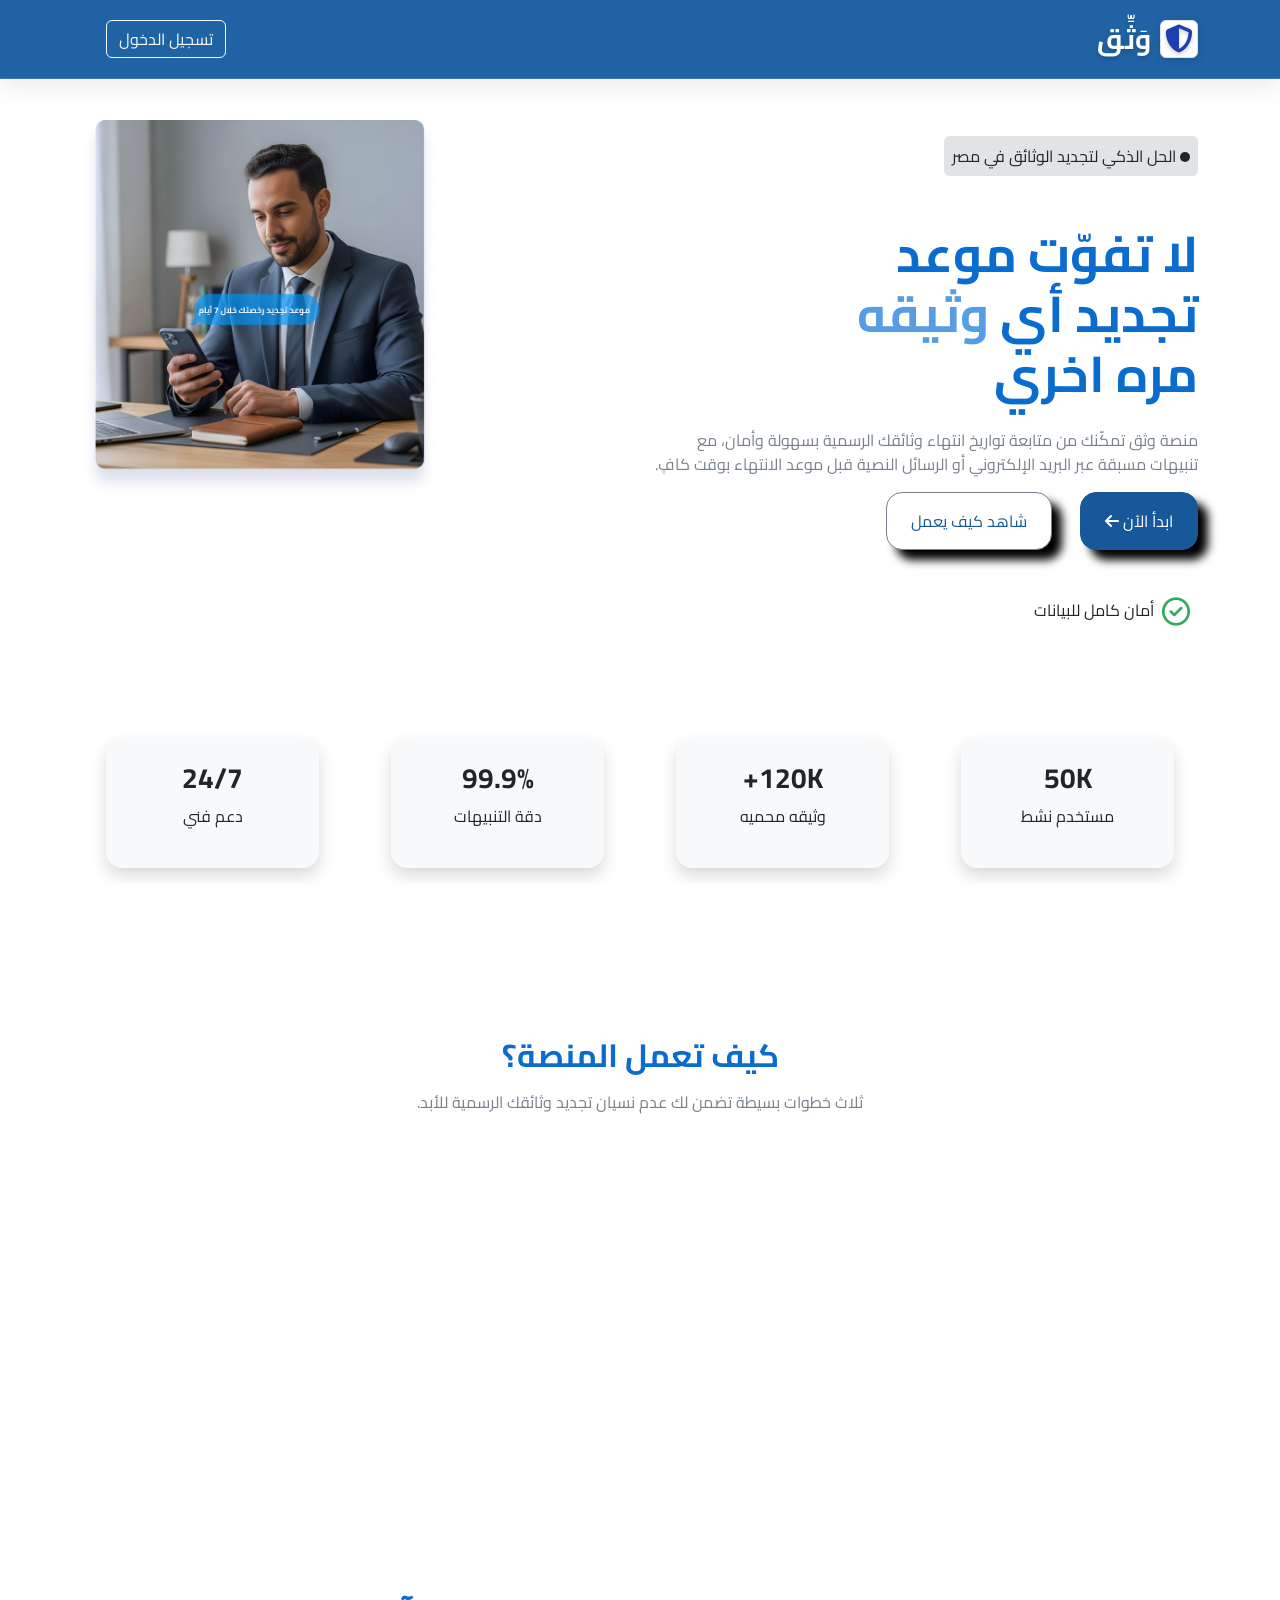
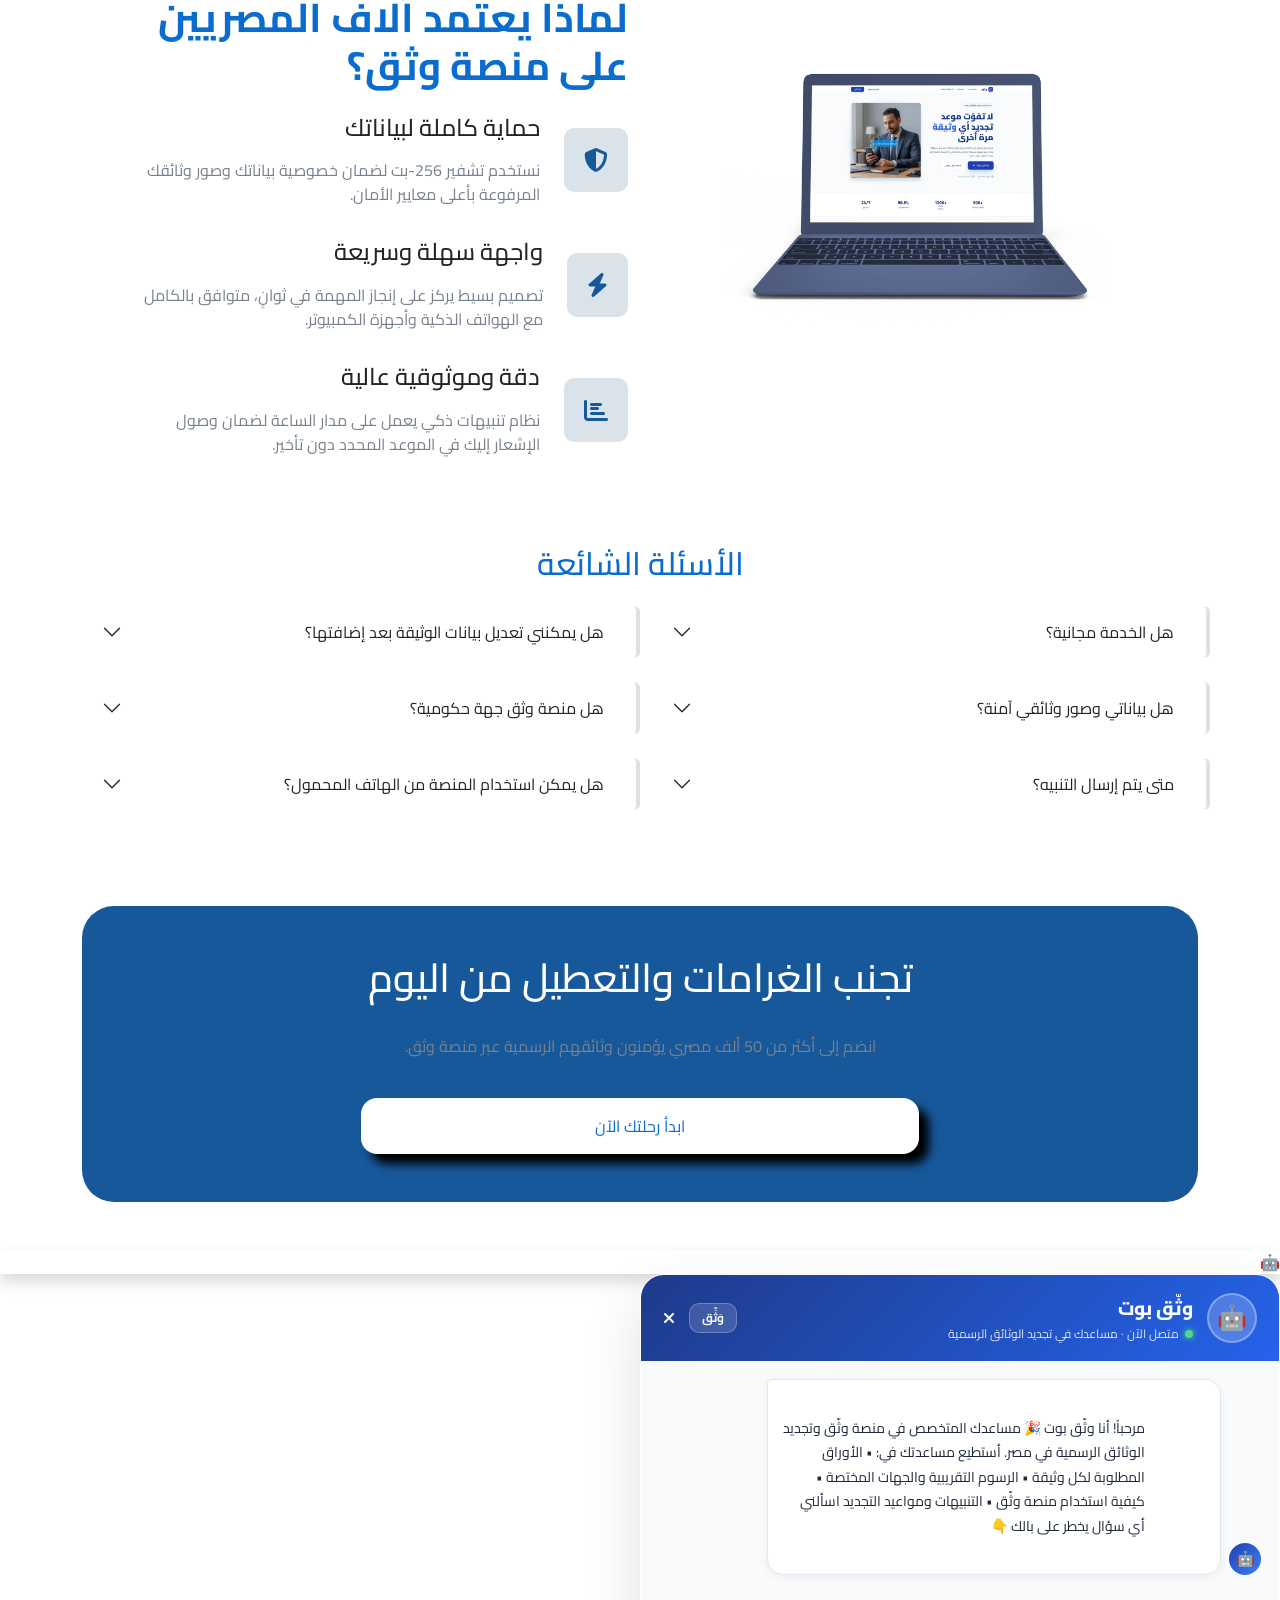
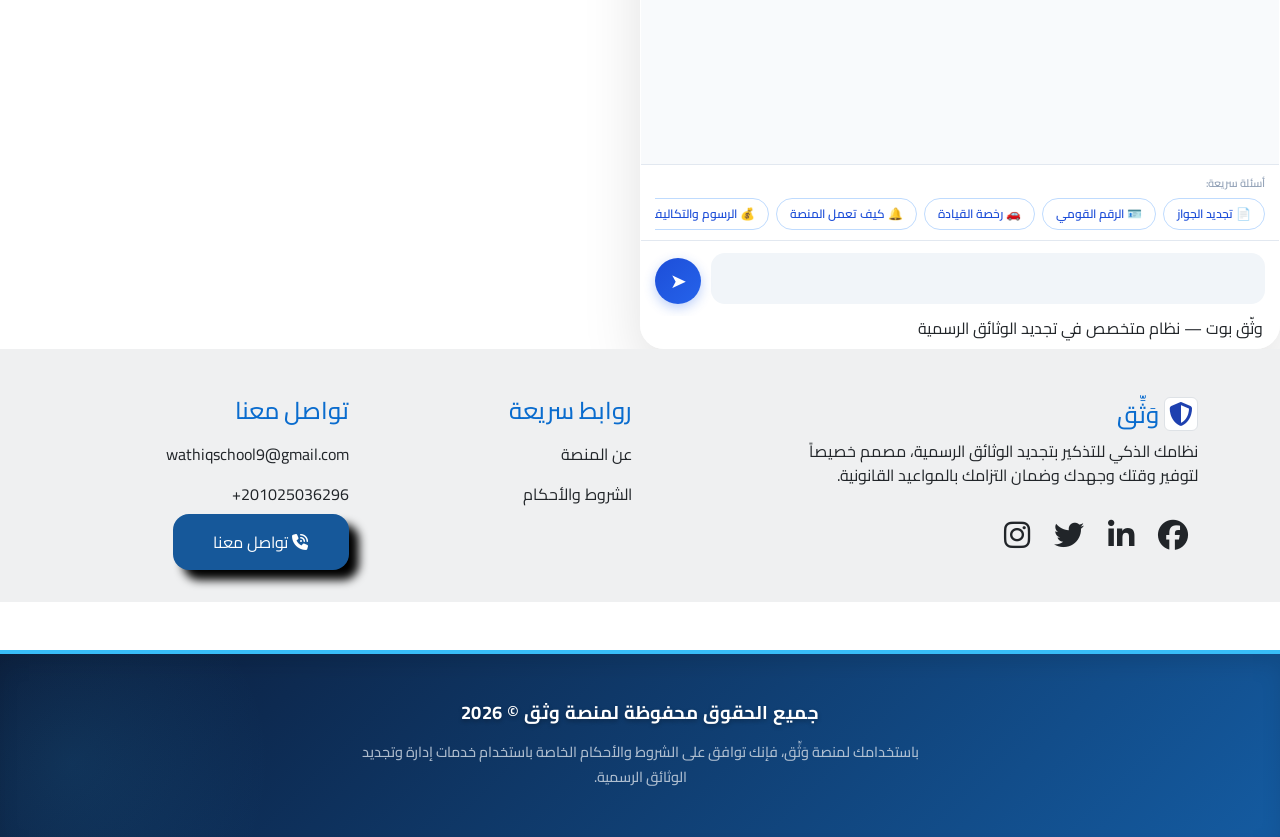
==== commit 130eb7d5: "fix: resolve navbar offcanvas overlapping issue" ====
--- a/index.html
+++ b/index.html
@@ -425,7 +425,10 @@
             <span class="navbar-toggler-icon"></span>
           </button>
         </div>
-        <div
+        
+      </div>
+    </nav>
+<div
           class="offcanvas offcanvas-start aside-color"
           tabindex="-1"
           id="offcanvasNavbar"
@@ -544,8 +547,6 @@
             </ul>
           </div>
         </div>
-      </div>
-    </nav>
     <main class="mt-5 pt-4">
       <!-- home -->
       <section id="home" class="">
@@ -1217,7 +1218,7 @@
       // ✅ عنوان الباك إند — غيّره لرابط السيرفر لو رفعتوه أونلاين
       // const BACKEND_URL = "http://localhost:5000/chat";
       // ✅ عنوان الباك إند — غيّره لرابط السيرفر لو رفعتوه أونلاين
-      const BACKEND_URL = "https://wathq-eng-abdo-ayman.vercel.app/chat";
+      const BACKEND_URL = "/chat";
 
       let history = [];
       let busy = false;
--- a/css/mainStyle.css
+++ b/css/mainStyle.css
@@ -47,21 +47,139 @@
 /* end globel style */
 
 /* start navbar */
-.aside-color,
+/* start navbar */
 .navbar {
-  background-color: var(--primary-500);
-}
-.navSearch:focus,
+  /* Premium Glassmorphism Effect */
+  background-color: rgba(20, 91, 161, 0.95) !important;
+  backdrop-filter: blur(16px);
+  -webkit-backdrop-filter: blur(16px);
+  border-bottom: 1px solid rgba(255, 255, 255, 0.12) !important;
+  box-shadow: 0 4px 25px rgba(0, 0, 0, 0.1) !important;
+  transition: all 0.3s ease;
+  padding: 0.8rem 1rem !important; /* Thicker navbar */
+}
+
+/* Offcanvas sidebar — fully opaque so the fixed navbar behind it doesn't bleed through */
+.aside-color {
+  background-color: #145ba1 !important;
+  box-shadow: 0 4px 25px rgba(0, 0, 0, 0.1) !important;
+}
+
+/* --- Global Navbar Layout Fix --- */
+.navbar > .container {
+  display: flex !important;
+  flex-wrap: nowrap !important;
+  align-items: center;
+  justify-content: flex-end !important; /* Forces left clustering in RTL */
+  gap: 1.2rem;
+}
+
+/* Beautiful Logo styling - Push everything else to the left */
+.navbar-brand {
+  margin-left: auto !important; /* Magic trick: pushes logo right, pulls others left */
+  margin-right: 0 !important;
+  text-shadow: 0 2px 4px rgba(0, 0, 0, 0.2);
+  letter-spacing: 0.5px;
+  display: flex;
+  align-items: center;
+  gap: 8px;
+}
+.navbar-brand i {
+  box-shadow: 0 2px 8px rgba(0, 0, 0, 0.15);
+  transition: transform 0.3s ease;
+}
+.navbar-brand:hover i {
+  transform: rotate(-10deg) scale(1.05);
+}
+
+/* --- Bell Notification Styling --- */
+.navbar .fa-bell {
+  color: #fff !important;
+  font-size: 1.3rem;
+  filter: drop-shadow(0 2px 4px rgba(0,0,0,0.2));
+  transition: transform 0.3s cubic-bezier(0.175, 0.885, 0.32, 1.275);
+}
+.navbar .dropdown:hover .fa-bell {
+  transform: scale(1.15) rotate(15deg);
+}
+.navbar #notiCount {
+  border: 2px solid #145ba1; /* Match navbar background */
+  box-shadow: 0 2px 5px rgba(0,0,0,0.3);
+  font-size: 0.65rem;
+  padding: 0.35em 0.5em;
+}
+
+/* --- Premium Toggler Button --- */
+.navbar-toggler {
+  background-color: rgba(255, 255, 255, 0.1) !important;
+  border: 1px solid rgba(255, 255, 255, 0.2) !important;
+  border-radius: 10px !important;
+  padding: 6px 10px !important;
+  box-shadow: 0 4px 10px rgba(0, 0, 0, 0.05) !important;
+  transition: all 0.2s ease !important;
+  flex-shrink: 0;
+}
+.navbar-toggler:hover {
+  background-color: rgba(255, 255, 255, 0.2) !important;
+  transform: translateY(-1px);
+}
 .navbar-toggler:focus {
   outline: none;
-  box-shadow: var(--span-color) 1px 1px 15px;
-  border: 2px solid var(--span-color);
-}
-.navSearch,
-.navbar-toggler {
-  background-color: var(--primary-100);
-  border: none;
-}
+  box-shadow: 0 0 0 3px rgba(56, 189, 248, 0.4) !important;
+}
+.navbar-toggler-icon {
+  filter: brightness(0) invert(1) drop-shadow(0 2px 2px rgba(0,0,0,0.2));
+  width: 1.2em !important;
+  height: 1.2em !important;
+}
+
+/* --- Dashboard Search Fix --- */
+.navbar .search {
+  flex: 1;
+  max-width: 400px;
+  gap: 1rem;
+}
+.navSearch {
+  background-color: rgba(255, 255, 255, 0.15) !important;
+  border: 1px solid rgba(255, 255, 255, 0.25) !important;
+  color: #fff !important;
+  transition: all 0.25s ease;
+  padding: 8px 16px !important;
+  border-radius: 20px !important;
+  margin: 0 !important; /* override mx-lg-5 */
+}
+.navSearch::placeholder {
+  color: rgba(255, 255, 255, 0.8) !important;
+}
+.navSearch:focus {
+  background-color: rgba(255, 255, 255, 0.25) !important;
+  box-shadow: 0 0 0 4px rgba(255, 255, 255, 0.1) !important;
+  border-color: rgba(255, 255, 255, 0.4) !important;
+}
+
+/* Prevent shrinking of key elements */
+.navbar .dropdown,
+.navbar .btn {
+  flex-shrink: 0;
+}
+
+
+/* Dark mode toggle — make it feel clickable */
+.dark-iecon {
+  cursor: pointer;
+  display: inline-flex;
+  align-items: center;
+  justify-content: center;
+  padding: 6px;
+  border-radius: 8px;
+  transition: background-color 0.2s ease, transform 0.15s ease;
+}
+
+.dark-iecon:hover {
+  background-color: rgba(255, 255, 255, 0.12);
+  transform: scale(1.1);
+}
+
 /* end navbar */
 
 /* start home */
@@ -443,35 +561,102 @@
 
 /* end loader */
 
-/* chattboot */
-
-.boot-1 {
-  width: 50px;
-  height: 50px;
-  background-color: #16589a;
+/* ================= Premium Footer Redesign ================= */
+.foot {
+  background: linear-gradient(135deg, #0b1c3a 0%, #145ba1 100%) !important;
+  color: #e2e8f0 !important;
+  padding: 3rem 1.5rem !important;
+  border-top: 4px solid #38bdf8 !important;
+  box-shadow: inset 0 10px 20px rgba(0, 0, 0, 0.1);
+  position: relative;
+  overflow: hidden;
+  margin-top: 3rem;
+}
+
+/* Subtle background glow effect */
+.foot::before {
+  content: '';
+  position: absolute;
+  top: -50%;
+  left: -10%;
+  width: 400px;
+  height: 400px;
+  background: radial-gradient(circle, rgba(56, 189, 248, 0.1) 0%, transparent 70%);
   border-radius: 50%;
-  display: flex;
-  align-items: center;
-  justify-content: center;
-  position: fixed;
-  bottom: 20px;
-  right: 20px;
-}
-.boot-1 span {
-  font-size: 30px;
-  cursor: pointer;
-}
-#boobab-Chat {
-  position: fixed;
-  bottom: 75px;
-  right: 0px;
-  /* width: 40%;
-  height: 75%; */
-  border-radius: 4%;
-}
-#closs-boot {
-  cursor: pointer;
-}
-.hidden {
+  pointer-events: none;
+}
+
+.foot h5 {
+  font-size: 1.15rem;
+  font-weight: 700;
+  letter-spacing: 0.5px;
+  margin-bottom: 1rem;
+  color: #ffffff;
+  text-shadow: 0 2px 4px rgba(0,0,0,0.3);
+}
+
+.foot p {
+  font-size: 0.9rem;
+  line-height: 1.7;
+  max-width: 600px;
+  margin: 0 auto;
+  color: #cbd5e1 !important;
+  opacity: 0.85;
+}
+
+/* Dark mode overrides for Footer */
+body.dark .foot {
+  background: #060b14 !important;
+  border-top: 1px solid #1e293b !important;
+}
+
+body.dark .foot::before {
   display: none;
 }
+
+
+/* ===== Navbar dropdown hover states ===== */
+.dropdown-item {
+  transition: background-color 0.18s ease, color 0.18s ease;
+  border-radius: 6px;
+}
+
+.dropdown-item:hover {
+  background-color: #eff6ff;
+  color: #1e40af;
+}
+
+/* ===== Table row hover transition ===== */
+tbody tr {
+  transition: background-color 0.15s ease;
+}
+
+/* ===== SweetAlert2 — Apply Cairo font & match brand ===== */
+.swal2-popup {
+  font-family: "Cairo", sans-serif !important;
+  border-radius: 18px !important;
+}
+
+.swal2-title {
+  font-family: "Cairo", sans-serif !important;
+  font-weight: 700 !important;
+}
+
+.swal2-confirm {
+  font-family: "Cairo", sans-serif !important;
+  border-radius: 10px !important;
+}
+
+.swal2-cancel {
+  font-family: "Cairo", sans-serif !important;
+  border-radius: 10px !important;
+}
+
+/* ===== Auth page link styling ===== */
+.navbar-brand {
+  transition: opacity 0.2s ease;
+}
+
+.navbar-brand:hover {
+  opacity: 0.85;
+}
--- a/css/mmode.css
+++ b/css/mmode.css
@@ -1,9 +1,9 @@
 /* ================= DARK THEME ROOT ================= */
 body.dark {
   --main-color: #0b1220;
-  --text-color: #565a60; /* رمادي غامق مريح */
+  --text-color: #565a60;
   --span-color: #38bdf8;
-  --content-text-color: #5b6169; /* رمادي متوسط */
+  --content-text-color: #5b6169;
   --buttom-color: #1d4ed8;
 
   --sideBarText: #cbd5e1;
@@ -15,7 +15,7 @@
   --slate-700: #e5e7eb;
 
   background: #0b1220 !important;
-  color: #768396 !important;
+  color: #c9d1de !important;
 }
 
 /* ================= GENERAL TEXT ================= */
@@ -25,7 +25,7 @@
 body.dark li,
 body.dark small,
 body.dark label {
-  color: #818997 !important;
+  color: #9aa3b1 !important;
 }
 
 body.dark h1,
@@ -139,7 +139,7 @@
 }
 
 body.dark tbody tr:hover {
-  background: #0b1220 !important;
+  background: #131c2f !important;
 }
 
 /* ================= SCROLLBAR ================= */
@@ -156,10 +156,57 @@
   border-radius: 10px;
 }
 
-/* ================= FORCE DARK BACKGROUNDS ================= */
-body.dark [class*="bg-"],
-body.dark .bg-white {
+/* ================= FORCE DARK BACKGROUNDS (SAFE LIST ONLY) ================= */
+/* FIX: Only target neutral/white backgrounds, NOT semantic badge colors like bg-success, bg-danger, bg-warning */
+body.dark .bg-white,
+body.dark .bg-light,
+body.dark .bg-body,
+body.dark .bg-body-tertiary,
+body.dark .bg-body-secondary,
+body.dark .table-light,
+body.dark .dropdown-menu {
   background-color: #0f172a !important;
+  color: #d1d5db !important;
+  border-color: #1e293b !important;
+}
+
+/* Dashboard doc-cards dark mode */
+body.dark #dashboard .doc-card {
+  background: #0f172a !important;
+  box-shadow: 0 6px 14px rgba(0, 0, 0, 0.3) !important;
+}
+
+/* Dashboard stats card */
+body.dark #dashboard .stats-card {
+  background: #0f172a !important;
+}
+
+/* Dashboard note section */
+body.dark #dashboard .note {
+  background: #1e293b !important;
+  color: #9aa3b1 !important;
+}
+
+/* Keep semantic badge colors alive in dark mode */
+body.dark .status-green {
+  background: #064e3b !important;
+  color: #34d399 !important;
+}
+
+body.dark .status-yellow {
+  background: #422006 !important;
+  color: #fbbf24 !important;
+}
+
+body.dark .status-denger {
+  background: #450a0a !important;
+  color: #f87171 !important;
+}
+
+/* Table add-page badge colors preserved */
+body.dark tbody span[style*="color: #10b981"],
+body.dark tbody span[style*="color: #000"] {
+  color: inherit !important;
 }
 
 /* ================= SIDEBAR BUTTON (FIX FINAL) ================= */
@@ -168,28 +215,52 @@
 body.dark #sidebarToggle,
 body.dark .sidebar-toggle,
 body.dark .aside-toggle {
-  background-color: #f1f5f9 !important; /* فاتح */
-  color: #111827 !important; /* غامق */
+  background-color: #f1f5f9 !important;
+  color: #111827 !important;
   border: 1px solid #cbd5e1 !important;
   opacity: 1 !important;
   box-shadow: none !important;
 }
 
-/* أيقونة الزر */
 body.dark .sidebar-toggle i,
 body.dark .aside-toggle i,
 body.dark #sidebarToggle i {
   color: #111827 !important;
 }
 
-/* hover */
 body.dark .sidebar-toggle:hover,
 body.dark .aside-toggle:hover,
 body.dark #sidebarToggle:hover {
   background-color: #e2e8f0 !important;
 }
+
 body.dark .navSearch,
 body.dark .navbar-toggler {
   background-color: #39435d !important;
   border: none;
 }
+
+/* ================= OFFCANVAS CLOSE BTN ================= */
+body.dark .offcanvas-header .btn-close {
+  filter: invert(1) brightness(2);
+  opacity: 0.85;
+}
+
+/* ================= DROPDOWN MENU TEXT ================= */
+body.dark .dropdown-item {
+  color: #c9d1de !important;
+}
+
+body.dark .dropdown-item:hover {
+  background-color: #1e293b !important;
+  color: #e5e7eb !important;
+}
+
+
+/* ================= GENERAL TEXT ================= */
+body.dark p,
+body.dark a,
+body.dark span,
+body.dark li,
+
+
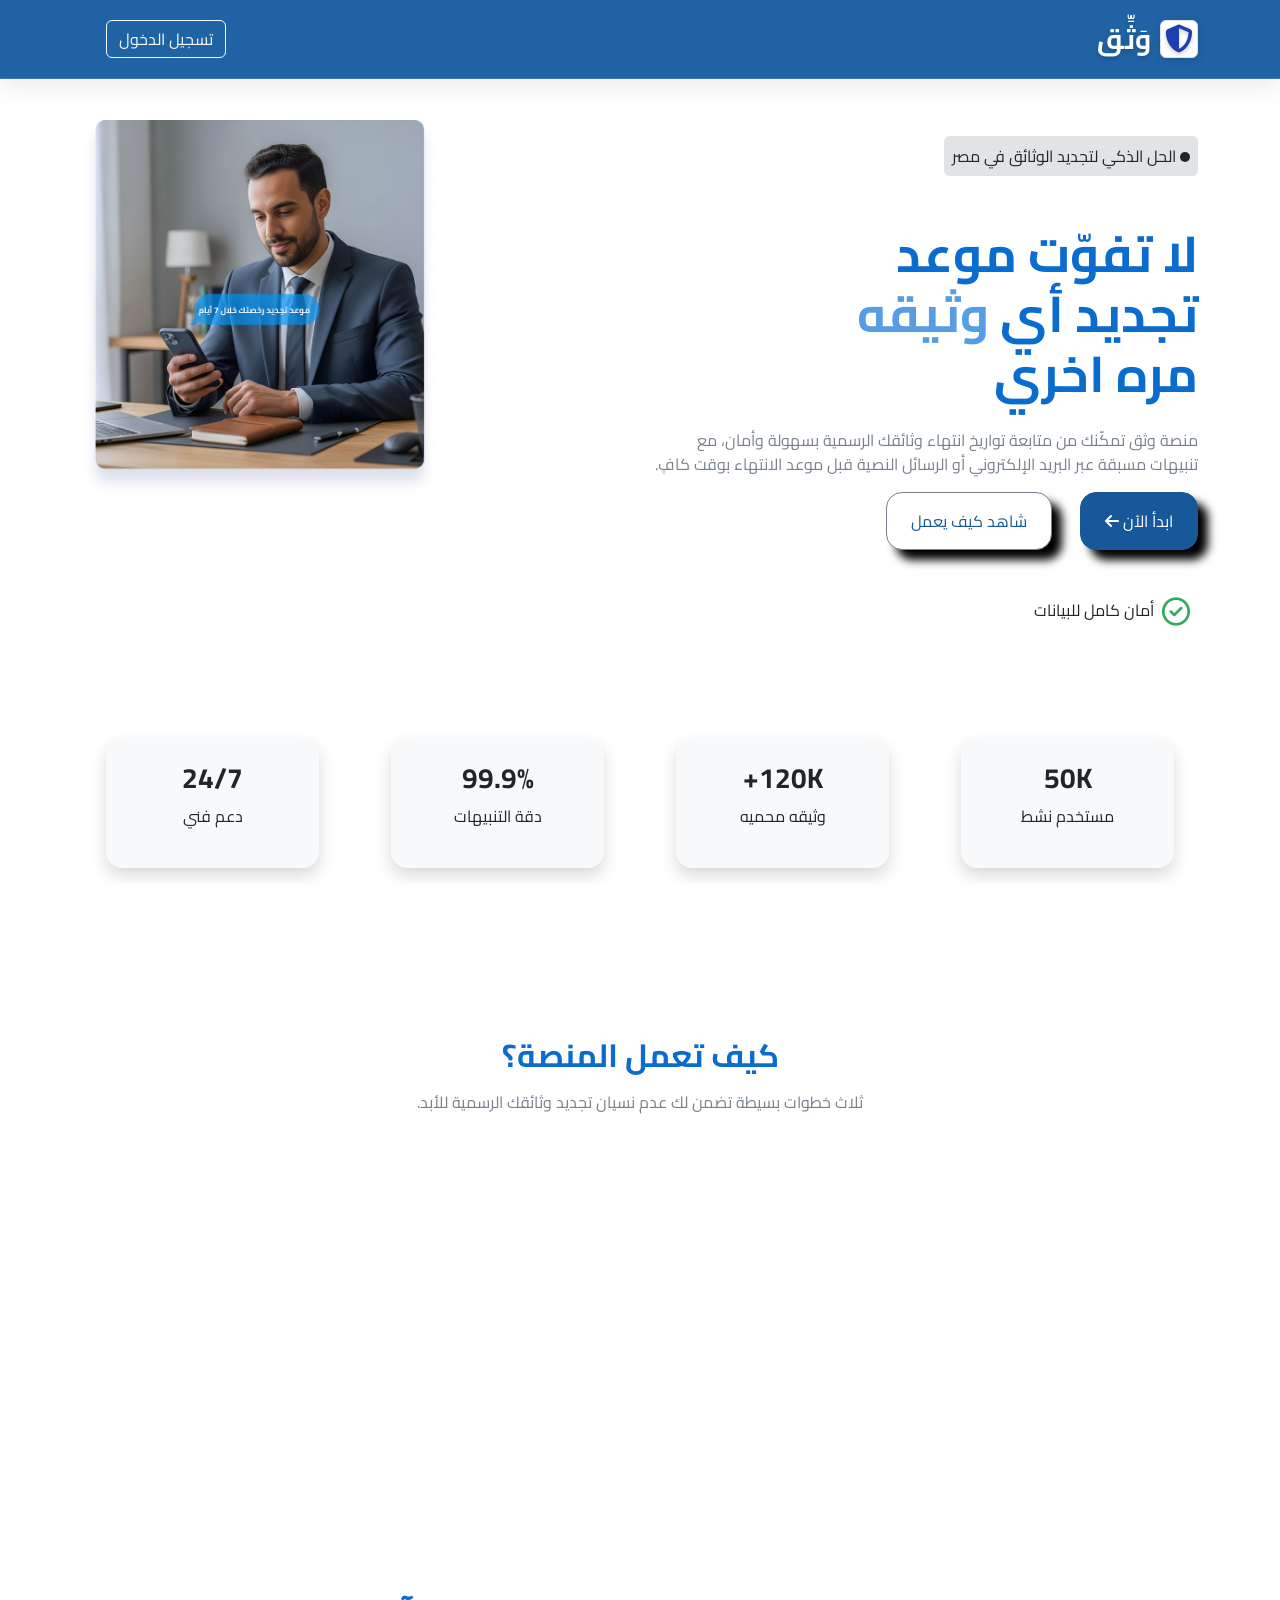
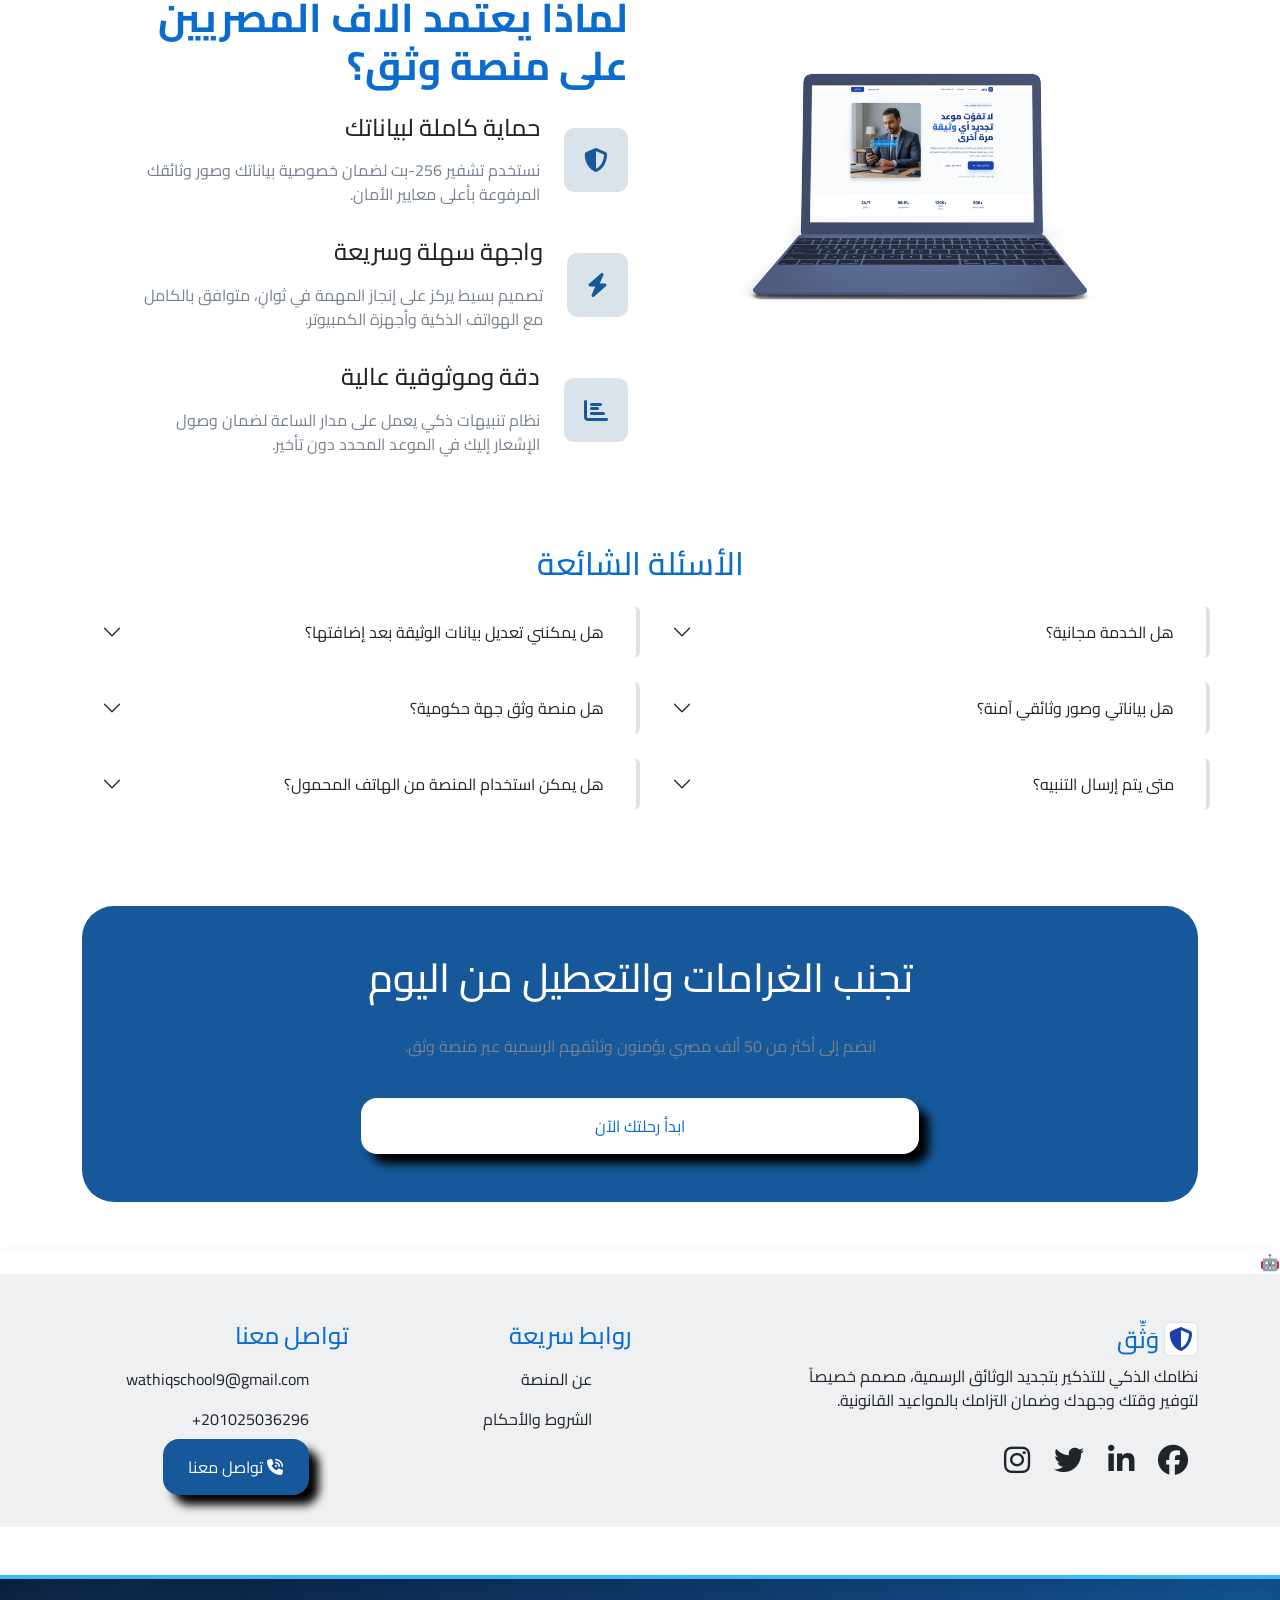
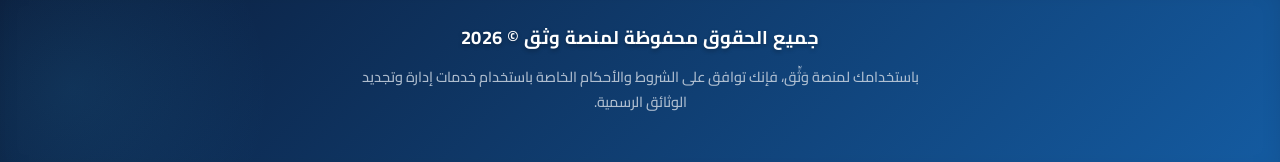
==== commit b79a49b1: "fix: completely remove chatbot from all pages" ====
--- a/index.html
+++ b/index.html
@@ -1,7 +1,7 @@
 <!doctype html>
 <html lang="ar" dir="rtl">
   <head>
-    <!-- <script src="./js/gardApp.js"></script> -->
+    <!--  -->
     <meta charset="UTF-8" />
     <meta name="viewport" content="width=device-width, initial-scale=1.0" />
     <meta
@@ -55,315 +55,7 @@
       href="https://fonts.googleapis.com/css2?family=Cairo:wght@400;500;600;700;800&display=swap"
       rel="stylesheet"
     />
-    <style>
-      * {
-        box-sizing: border-box;
-        margin: 0;
-        padding: 0;
-      }
-
-      #app {
-        width: 50%;
-        max-width: 50%;
-        height: 75vh;
-        max-height: 780px;
-        display: flex;
-        flex-direction: column;
-        border-radius: 24px;
-        overflow: hidden;
-        box-shadow: 0 25px 60px rgba(0, 0, 0, 0.12);
-        border: 1px solid rgba(255, 255, 255, 0.8);
-      }
-      /* ── Header ── */
-      #header {
-        background: linear-gradient(135deg, #1e3a8a, #2563eb);
-        padding: 18px 22px;
-        display: flex;
-        align-items: center;
-        gap: 14px;
-        flex-shrink: 0;
-      }
-      #bot-avatar {
-        width: 50px;
-        height: 50px;
-        border-radius: 50%;
-        background: rgba(255, 255, 255, 0.2);
-        display: flex;
-        align-items: center;
-        justify-content: center;
-        font-size: 24px;
-        flex-shrink: 0;
-        border: 2px solid rgba(255, 255, 255, 0.3);
-      }
-      #header-name {
-        color: #fff;
-        font-weight: 800;
-        font-size: 19px;
-      }
-      #header-status {
-        color: rgba(255, 255, 255, 0.85);
-        font-size: 12px;
-        display: flex;
-        align-items: center;
-        gap: 6px;
-        margin-top: 3px;
-      }
-      .online-dot {
-        width: 8px;
-        height: 8px;
-        border-radius: 50%;
-        background: #4ade80;
-        box-shadow: 0 0 6px #4ade80;
-      }
-      #header-badge {
-        background: rgba(255, 255, 255, 0.15);
-        color: rgba(255, 255, 255, 0.95);
-        font-size: 12px;
-        font-weight: 700;
-        padding: 5px 12px;
-        border-radius: 10px;
-        border: 1px solid rgba(255, 255, 255, 0.25);
-        margin-right: auto;
-      }
-      /* ── Messages ── */
-      #messages {
-        flex: 1;
-        overflow-y: auto;
-        padding: 18px 18px 10px;
-        background: #f8fafc;
-        display: flex;
-        flex-direction: column;
-        gap: 12px;
-      }
-      #messages::-webkit-scrollbar {
-        width: 5px;
-      }
-      #messages::-webkit-scrollbar-thumb {
-        background: #cbd5e1;
-        border-radius: 10px;
-      }
-      .msg-wrap {
-        display: flex;
-        align-items: flex-end;
-        gap: 8px;
-        animation: fadeIn 0.25s ease-out;
-      }
-      .msg-wrap.user {
-        flex-direction: row-reverse;
-      }
-      .avatar {
-        width: 32px;
-        height: 32px;
-        border-radius: 50%;
-        display: flex;
-        align-items: center;
-        justify-content: center;
-        font-size: 15px;
-        flex-shrink: 0;
-      }
-      .bot-av {
-        background: linear-gradient(135deg, #1e40af, #3b82f6);
-      }
-      .user-av {
-        background: linear-gradient(135deg, #0f172a, #334155);
-      }
-      .bubble {
-        max-width: 78%;
-        padding: 11px 15px;
-        font-size: 14px;
-        line-height: 1.75;
-        border-radius: 16px;
-        direction: rtl;
-        text-align: right;
-        white-space: pre-wrap;
-        word-break: break-word;
-        font-family: "Cairo", sans-serif;
-      }
-      .bubble.bot {
-        background: #fff;
-        color: #1e293b;
-        border: 1px solid #e2e8f0;
-        border-radius: 4px 16px 16px 16px;
-        box-shadow: 0 2px 8px rgba(0, 0, 0, 0.06);
-      }
-      .bubble.user {
-        background: linear-gradient(135deg, #1d4ed8, #2563eb);
-        color: #fff;
-        border-radius: 16px 4px 16px 16px;
-      }
-      .bubble.error {
-        background: #fef2f2;
-        color: #dc2626;
-        border: 1px solid #fecaca;
-        border-radius: 4px 16px 16px 16px;
-      }
-      /* ── Typing ── */
-      #typing-row {
-        display: none;
-        align-items: flex-end;
-        gap: 8px;
-      }
-      #typing-bubble {
-        background: #fff;
-        border: 1px solid #e2e8f0;
-        border-radius: 4px 16px 16px 16px;
-        padding: 12px 16px;
-        display: flex;
-        gap: 5px;
-        align-items: center;
-        box-shadow: 0 2px 8px rgba(0, 0, 0, 0.06);
-      }
-      .dot-t {
-        width: 7px;
-        height: 7px;
-        border-radius: 50%;
-        background: #2563eb;
-        animation: bounce 1.2s ease-in-out infinite;
-      }
-      .dot-t:nth-child(2) {
-        animation-delay: 0.2s;
-      }
-      .dot-t:nth-child(3) {
-        animation-delay: 0.4s;
-      }
-      @keyframes bounce {
-        0%,
-        80%,
-        100% {
-          transform: translateY(0);
-        }
-        40% {
-          transform: translateY(-7px);
-        }
-      }
-      @keyframes fadeIn {
-        from {
-          opacity: 0;
-          transform: translateY(8px);
-        }
-        to {
-          opacity: 1;
-          transform: translateY(0);
-        }
-      }
-      /* ── Quick actions ── */
-      #quick {
-        background: #fff;
-        border-top: 1px solid #e2e8f0;
-        padding: 10px 14px 0;
-        flex-shrink: 0;
-      }
-      #quick-label {
-        font-size: 11px;
-        color: #94a3b8;
-        font-weight: 600;
-        margin-bottom: 7px;
-      }
-      #quick-btns {
-        display: flex;
-        gap: 7px;
-        overflow-x: auto;
-        padding-bottom: 10px;
-        scrollbar-width: none;
-      }
-      #quick-btns::-webkit-scrollbar {
-        display: none;
-      }
-      .qbtn {
-        padding: 6px 13px;
-        border-radius: 20px;
-        border: 1.5px solid #bfdbfe;
-        background: #fff;
-        color: #1d4ed8;
-        font-size: 12px;
-        font-weight: 600;
-        cursor: pointer;
-        white-space: nowrap;
-        transition: all 0.18s;
-        font-family: "Cairo", sans-serif;
-        flex-shrink: 0;
-      }
-      .qbtn:hover {
-        background: #1d4ed8;
-        color: #fff;
-        border-color: #1d4ed8;
-      }
-      /* ── Input ── */
-      #input-area {
-        background: #fff;
-        border-top: 1px solid #e2e8f0;
-        padding: 12px 14px;
-        display: flex;
-        align-items: flex-end;
-        gap: 10px;
-        flex-shrink: 0;
-      }
-      #inp-wrap {
-        flex: 1;
-        background: #f1f5f9;
-        border-radius: 14px;
-        border: 2px solid transparent;
-        transition: border-color 0.2s;
-      }
-      #inp-wrap:focus-within {
-        border-color: #93c5fd;
-      }
-      #inp {
-        width: 100%;
-        border: none;
-        background: transparent;
-        padding: 10px 13px;
-        font-size: 14px;
-        font-family: "Cairo", sans-serif;
-        color: #1e293b;
-        direction: rtl;
-        text-align: right;
-        resize: none;
-        line-height: 1.5;
-        max-height: 110px;
-        overflow-y: auto;
-      }
-      #inp:focus {
-        outline: none;
-      }
-      #inp::placeholder {
-        color: #94a3b8;
-      }
-      #send-btn {
-        width: 46px;
-        height: 46px;
-        border-radius: 50%;
-        border: none;
-        background: linear-gradient(135deg, #1d4ed8, #2563eb);
-        color: #fff;
-        font-size: 20px;
-        cursor: pointer;
-        transition: all 0.2s;
-        flex-shrink: 0;
-        display: flex;
-        align-items: center;
-        justify-content: center;
-        box-shadow: 0 4px 12px rgba(37, 99, 235, 0.3);
-      }
-      #send-btn:hover:not(:disabled) {
-        transform: scale(1.07);
-      }
-      #send-btn:disabled {
-        background: #94a3b8;
-        cursor: not-allowed;
-      }
-      /* ── Footer ── */
-      #footer {
-        text-align: center;
-        padding: 7px;
-        font-size: 11px;
-        color: #94a3b8;
-        background: #fff;
-        border-top: 1px solid #f1f5f9;
-        font-family: "Cairo", sans-serif;
-        flex-shrink: 0;
-      }
-    </style>
+    
   </head>
   <body>
     <!-- navbar -->
@@ -984,106 +676,7 @@
             <span>🤖</span>
           </div>
           <div id="boobab-Chat" class="hidden">
-            <div id="app">
-              <div id="header">
-                <div id="bot-avatar">🤖</div>
-                <div style="flex: 1">
-                  <div id="header-name">وثّق بوت</div>
-                  <div id="header-status">
-                    <span class="online-dot"></span>
-                    متصل الآن · مساعدك في تجديد الوثائق الرسمية
-                  </div>
-                </div>
-                <div id="header-badge">وَثِّق</div>
-                <div id="closs-boot">
-                  <i
-                    class="fa-solid fa-xmark"
-                    style="color: rgb(255, 255, 255)"
-                  ></i>
-                </div>
-              </div>
-
-              <div id="messages">
-                <div class="msg-wrap">
-                  <div class="avatar bot-av">🤖</div>
-                  <div class="bubble bot">
-                    مرحباً! أنا وثّق بوت 🎉 مساعدك المتخصص في منصة وثّق وتجديد
-                    الوثائق الرسمية في مصر. أستطيع مساعدتك في: • الأوراق
-                    المطلوبة لكل وثيقة • الرسوم التقريبية والجهات المختصة •
-                    كيفية استخدام منصة وثّق • التنبيهات ومواعيد التجديد اسألني
-                    أي سؤال يخطر على بالك 👇
-                  </div>
-                </div>
-                <div id="typing-row">
-                  <div class="avatar bot-av">🤖</div>
-                  <div id="typing-bubble">
-                    <div class="dot-t"></div>
-                    <div class="dot-t"></div>
-                    <div class="dot-t"></div>
-                  </div>
-                </div>
-              </div>
-
-              <div id="quick">
-                <div id="quick-label">أسئلة سريعة:</div>
-                <div id="quick-btns" class="overflow-auto">
-                  <button
-                    class="qbtn"
-                    onclick="send('كيف أجدد جواز سفري في مصر؟')"
-                  >
-                    📄 تجديد الجواز
-                  </button>
-                  <button
-                    class="qbtn"
-                    onclick="send('ما هي خطوات تجديد بطاقة الرقم القومي؟')"
-                  >
-                    🪪 الرقم القومي
-                  </button>
-                  <button
-                    class="qbtn"
-                    onclick="send('ما الأوراق المطلوبة لتجديد رخصة القيادة؟')"
-                  >
-                    🚗 رخصة القيادة
-                  </button>
-                  <button
-                    class="qbtn"
-                    onclick="send('كيف تعمل منصة وثّق وما فوائدها؟')"
-                  >
-                    🔔 كيف تعمل المنصة
-                  </button>
-                  <button
-                    class="qbtn"
-                    onclick="send('كم تكلف تجديد الوثائق الرسمية؟')"
-                  >
-                    💰 الرسوم والتكاليف
-                  </button>
-                  <button class="qbtn" onclick="send('مين صنعك؟')">
-                    👨‍💻 مين صنعك؟
-                  </button>
-                </div>
-              </div>
-
-              <div id="input-area">
-                <div id="inp-wrap">
-                  <textarea
-                    id="inp"
-                    rows="1"
-                    placeholder="اكتب سؤالك هنا..."
-                    onkeydown="handleKey(event)"
-                    oninput="
-                      this.style.height = 'auto';
-                      this.style.height =
-                        Math.min(this.scrollHeight, 110) + 'px';
-                    "
-                  >
-                  </textarea>
-                </div>
-                <button id="send-btn" onclick="send()" title="إرسال">➤</button>
-              </div>
-              <div class="bg-white pe-3 pb-2">
-                وثّق بوت — نظام متخصص في تجديد الوثائق الرسمية
-              </div>
-            </div>
+            
           </div>
         </div>
         <!--end chatboot -->
